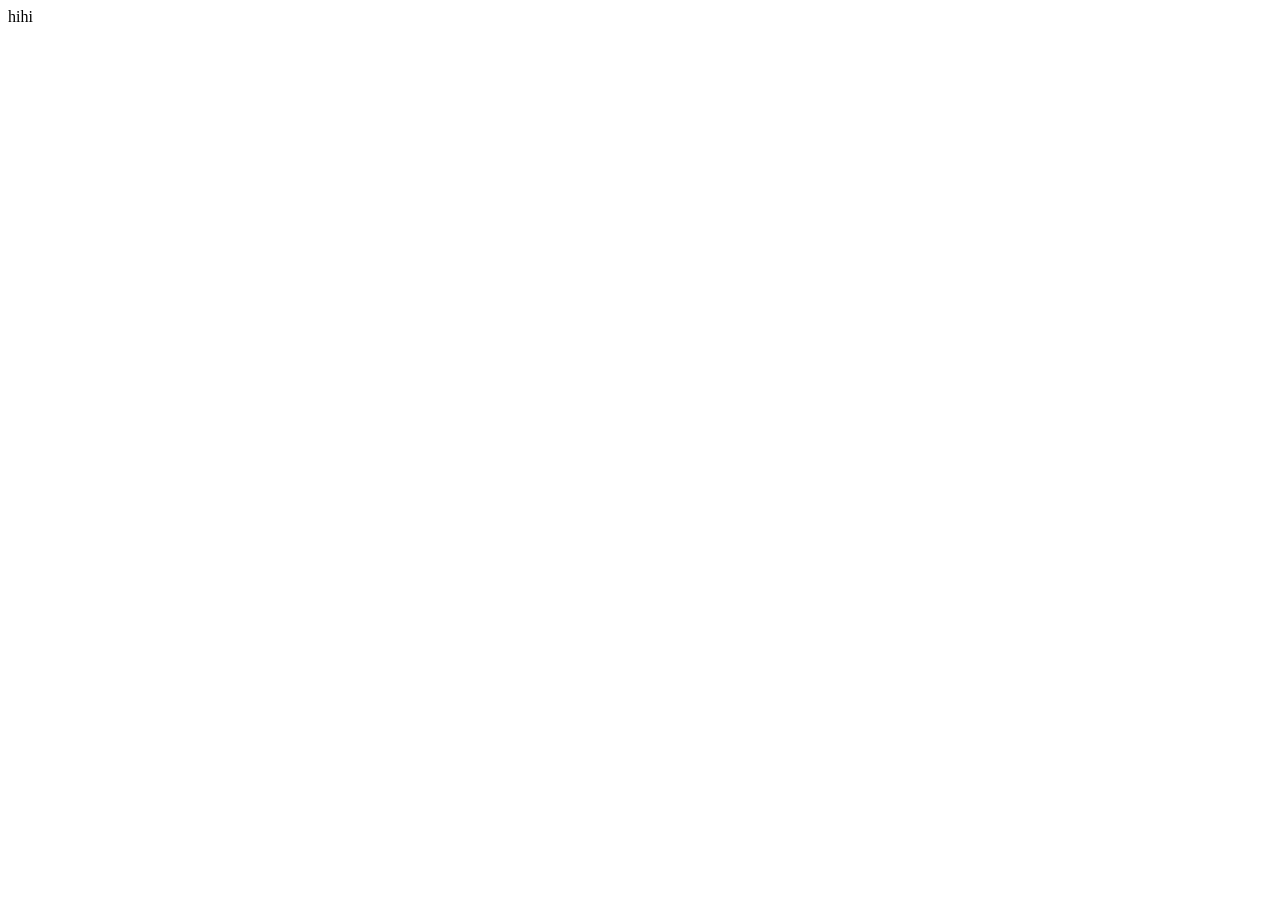
==== 1-research-project/index.html @ 5deb851e "hee" ====
<!DOCTYPE html>
<html lang="en">
<head>
    <meta charset="UTF-8">
    <meta name="viewport" content="width=device-width, initial-scale=1.0">
    <title>Document</title>
</head>
<body>
    hihi
</body>
</html>
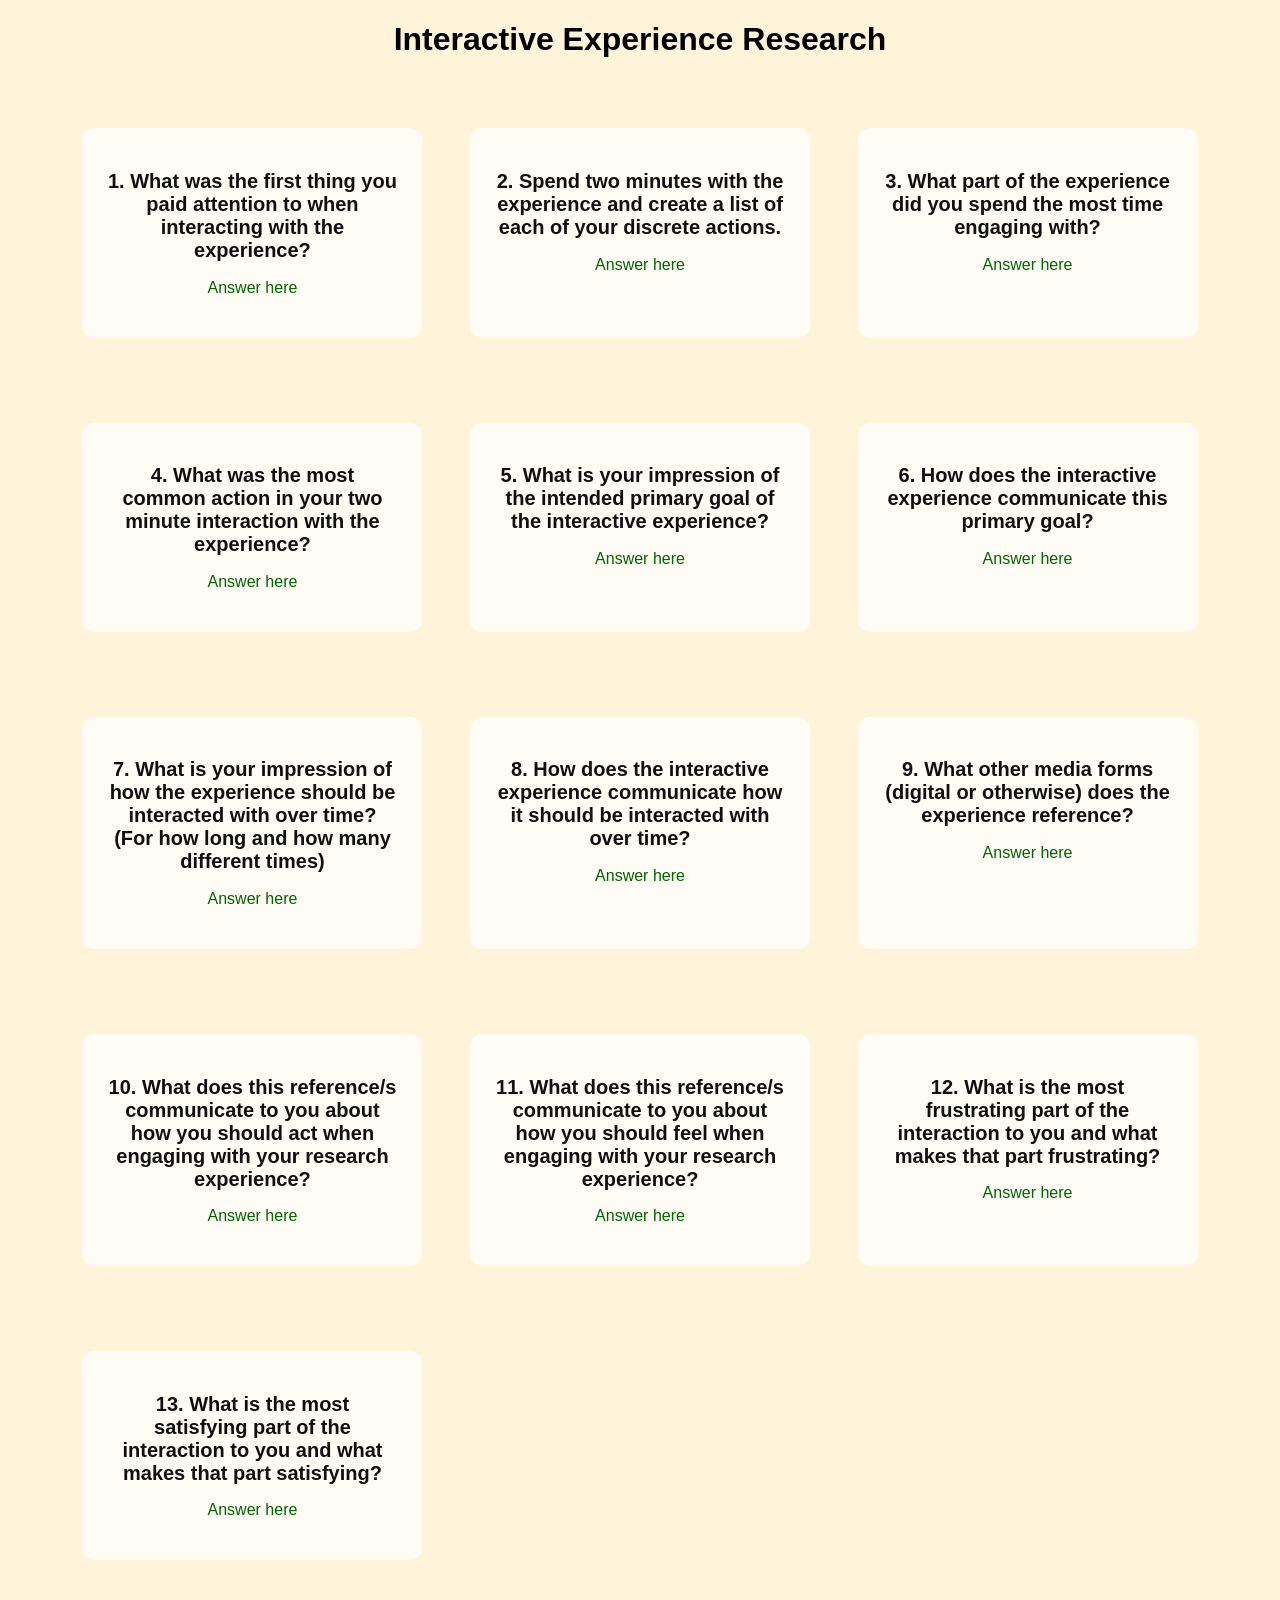
==== commit f8507f76: "11 Aug" ====
--- a/1-research-project/index.html
+++ b/1-research-project/index.html
@@ -1,11 +1,105 @@
 <!DOCTYPE html>
 <html lang="en">
 <head>
+  <link rel="stylesheet" href="style.css">
     <meta charset="UTF-8">
     <meta name="viewport" content="width=device-width, initial-scale=1.0">
-    <title>Document</title>
+    <title>Jenny_Assignment 1</title>
 </head>
 <body>
-    hihi
+  <!-- 지피티로 작성된 html코드 레이아웃을 보다 읽기 쉽게 정리하였습니다 -->
+  <h1>Interactive Experience Research</h1>
+<div class="cards">
+  <div class="card">
+    <h2 class="Question">
+       1. What was the first thing you paid attention to when interacting with the experience?
+    </h2>
+    <p class="Answer">Answer here</p>
+  </div>
+
+  <div class="card">
+    <h2 class="Question">
+        2. Spend two minutes with the experience and create a list of each of your discrete actions.
+    </h2>
+    <p class="Answer">Answer here</p>
+  </div>
+
+  <div class="card">
+    <h2 class="Question">
+        3. What part of the experience did you spend the most time engaging with?
+    </h2>
+    <p class="Answer">Answer here</p>
+  </div>
+
+  <div class="card">
+    <h2 class="Question">
+        4. What was the most common action in your two minute interaction with the experience?
+    </h2>
+    <p class="Answer">Answer here</p>
+  </div>
+
+  <div class="card">
+    <h2 class="Question">
+        5. What is your impression of the intended primary goal of the interactive experience?
+    </h2>
+    <p class="Answer">Answer here</p>
+  </div>
+
+  <div class="card">
+    <h2 class="Question">
+        6. How does the interactive experience communicate this primary goal?
+    </h2>
+    <p class="Answer">Answer here</p>
+  </div>
+
+  <div class="card">
+    <h2 class="Question">
+        7. What is your impression of how the experience should be interacted with over time? (For how long and how many different times)
+    </h2>
+    <p class="Answer">Answer here</p>
+  </div>
+
+  <div class="card">
+    <h2 class="Question">
+        8. How does the interactive experience communicate how it should be interacted with over time?
+    </h2>
+    <p class="Answer">Answer here</p>
+  </div>
+
+  <div class="card">
+    <h2 class="Question">
+        9. What other media forms (digital or otherwise) does the experience reference?
+    </h2>
+    <p class="Answer">Answer here</p>
+  </div>
+
+<div class="card">
+    <h2 class="Question">
+        10. What does this reference/s communicate to you about how you should act when engaging with your research experience?
+    </h2>
+    <p class="Answer">Answer here</p>
+  </div>
+
+<div class="card">
+    <h2 class="Question">
+        11. What does this reference/s communicate to you about how you should feel when engaging with your research experience?
+    </h2>
+    <p class="Answer">Answer here</p>
+  </div>
+
+<div class="card">
+    <h2 class="Question">
+        12. What is the most frustrating part of the interaction to you and what makes that part frustrating?
+    </h2>
+    <p class="Answer">Answer here</p>
+  </div>
+
+<div class="card">
+    <h2 class="Question">
+        13. What is the most satisfying part of the interaction to you and what makes that part satisfying?
+    </h2>
+    <p class="Answer">Answer here</p>
+  </div>
+</div>
 </body>
-</html>+</html>
--- a/1-research-project/style.css
+++ b/1-research-project/style.css
@@ -0,0 +1,17 @@
+body{text-align:center;
+    background-color:#fff3dafa; 
+    font-family:Arial, sans-serif}
+.Question{font-size: 1.25rem;color:rgb(15, 15, 16)}
+.Answer{font-size: 1rem;color:darkgreen}
+.card{border: borderWidth solid #d8d8d8;
+    border-radius:12px;
+    padding:25px;
+    margin:30px auto;
+    width:80%;
+    background:rgba(255, 255, 255, 0.735);}
+.cards {display: grid;
+    grid-template-columns: repeat(3, 1fr);
+    gap: 25px;
+    width: 90%;
+    margin: 40px auto;}
+
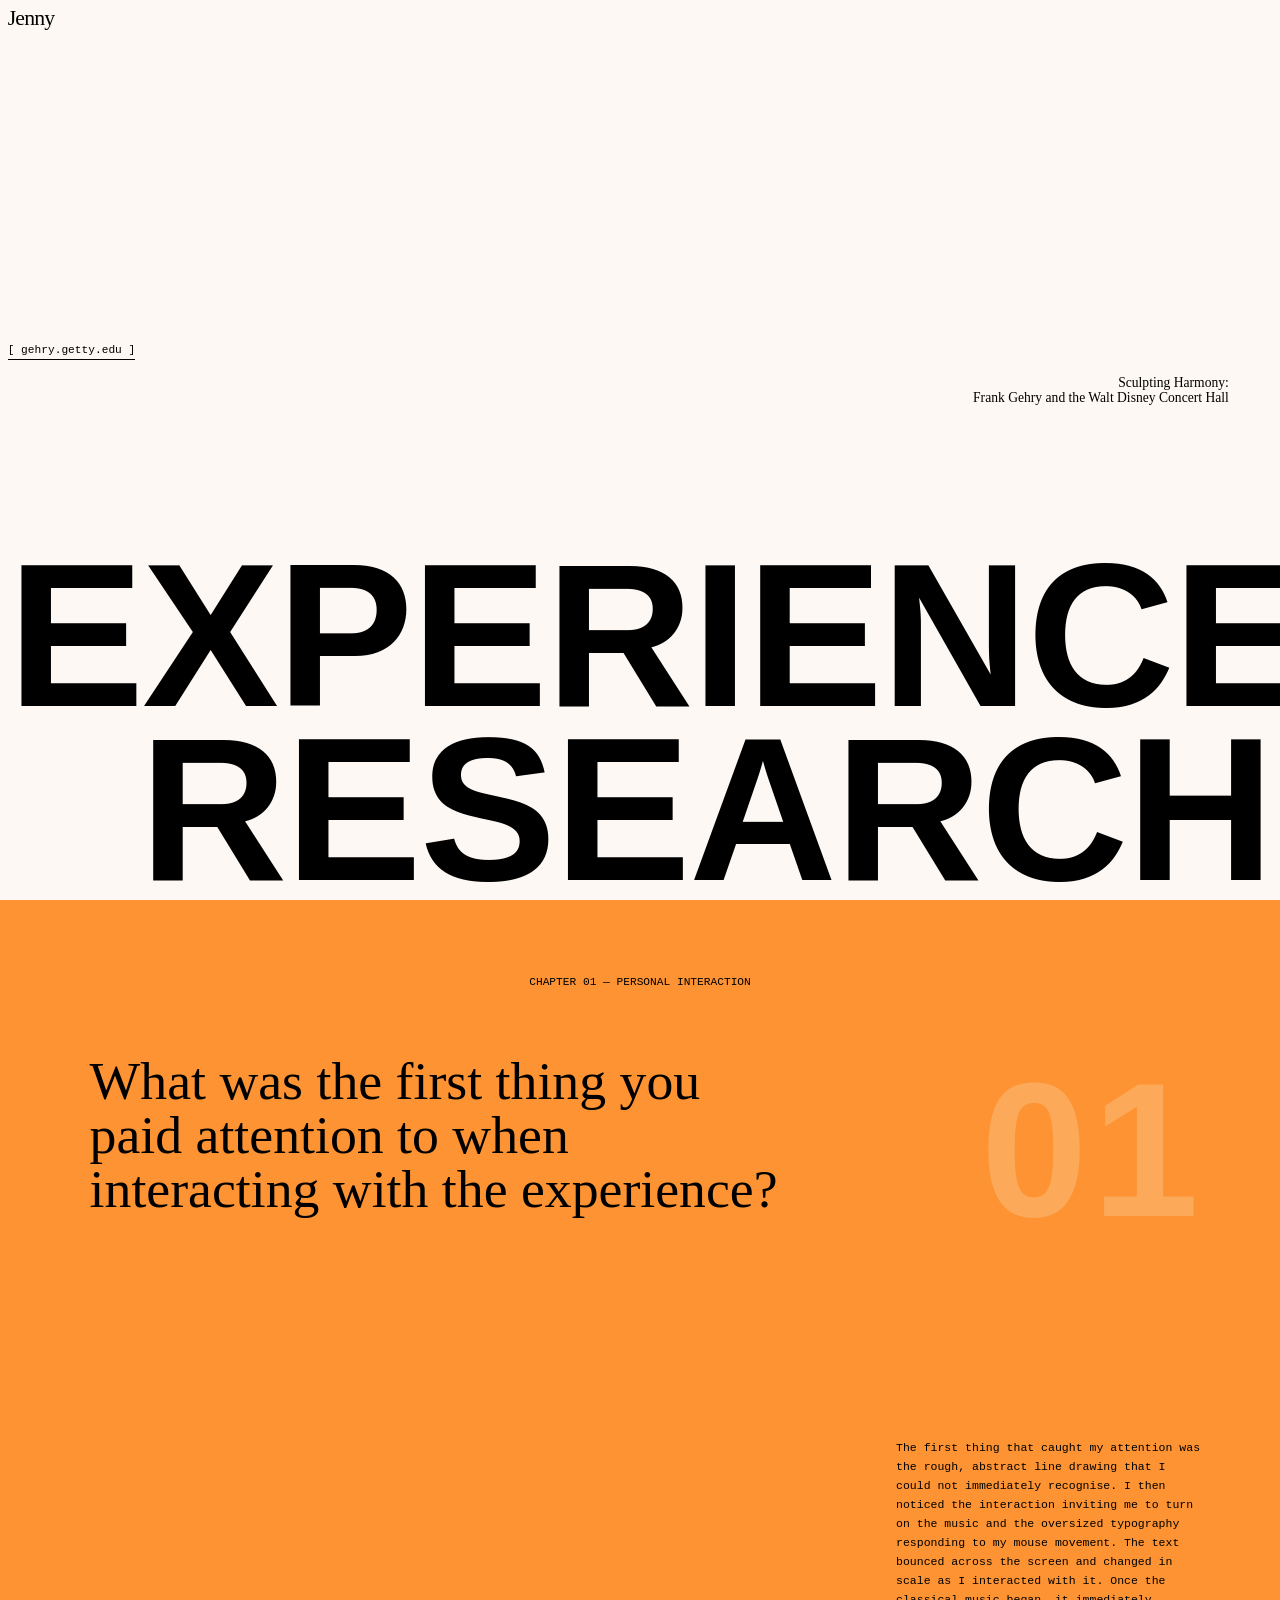
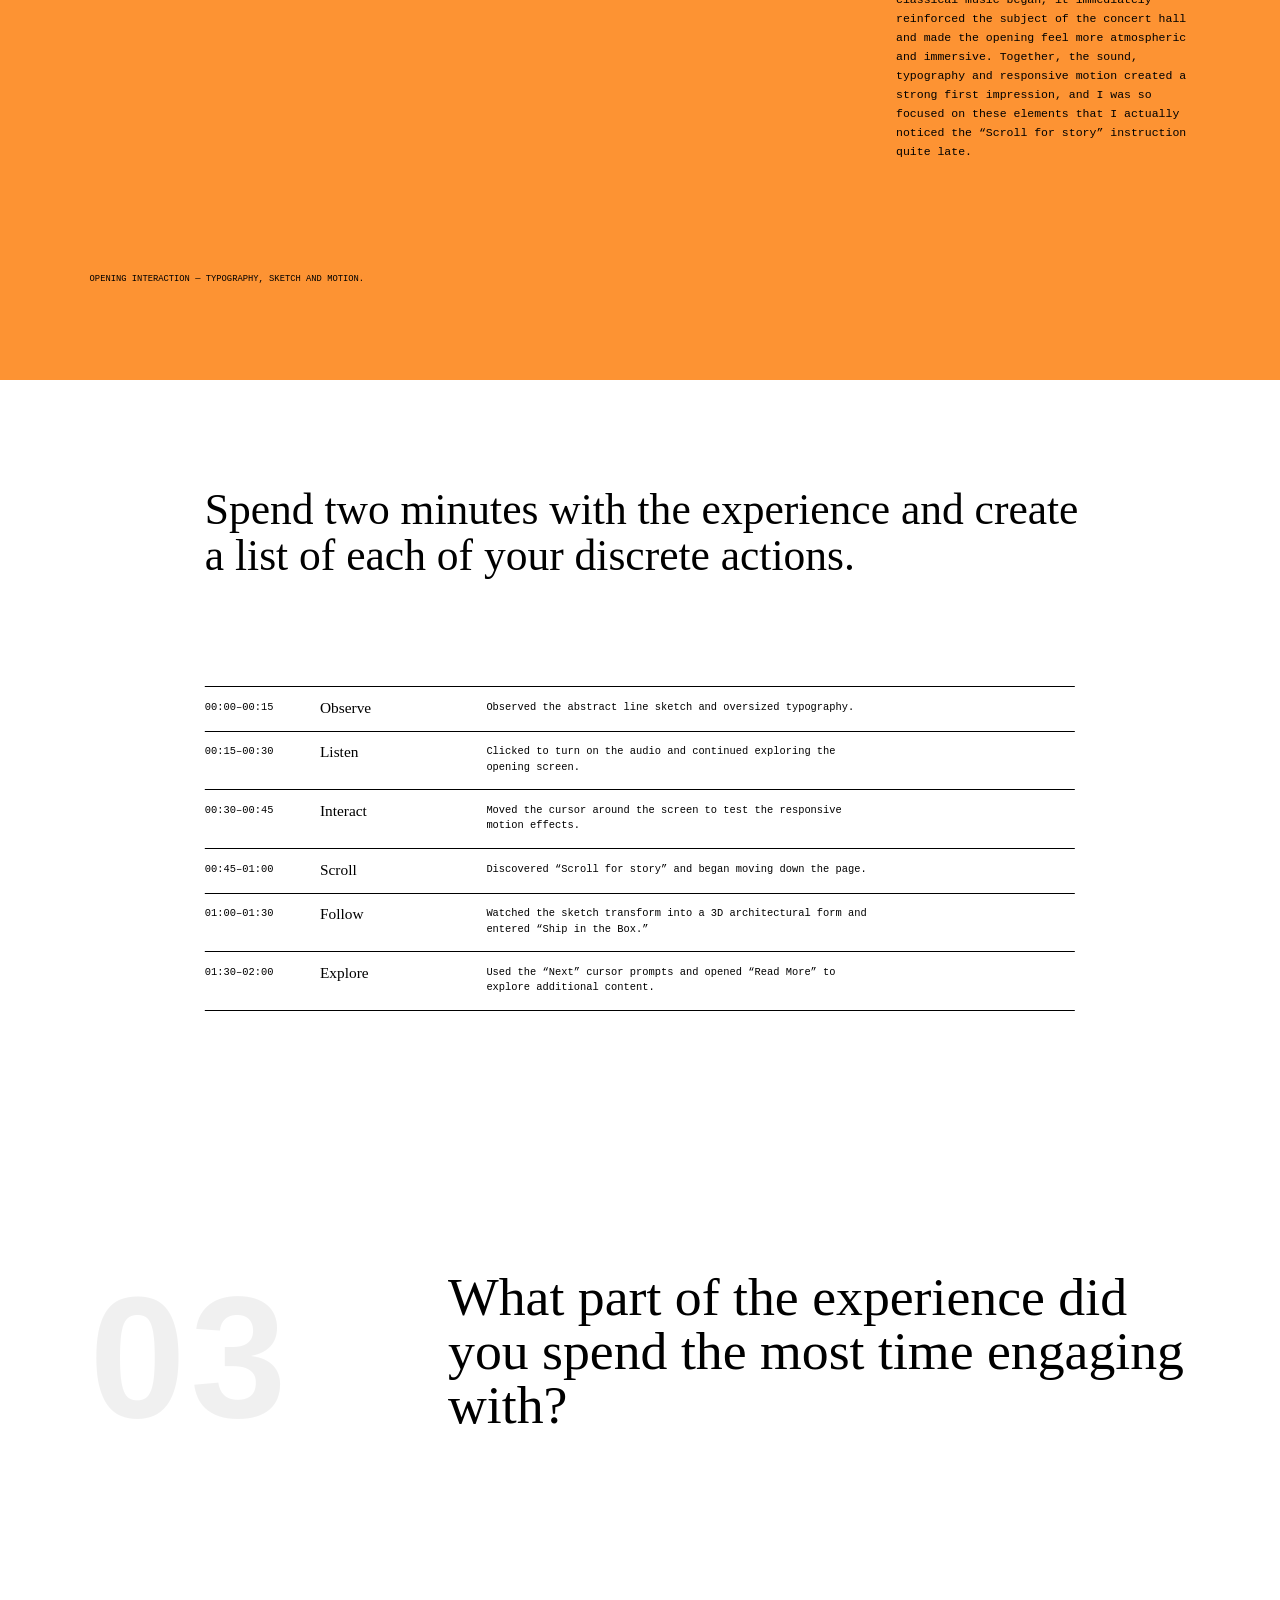
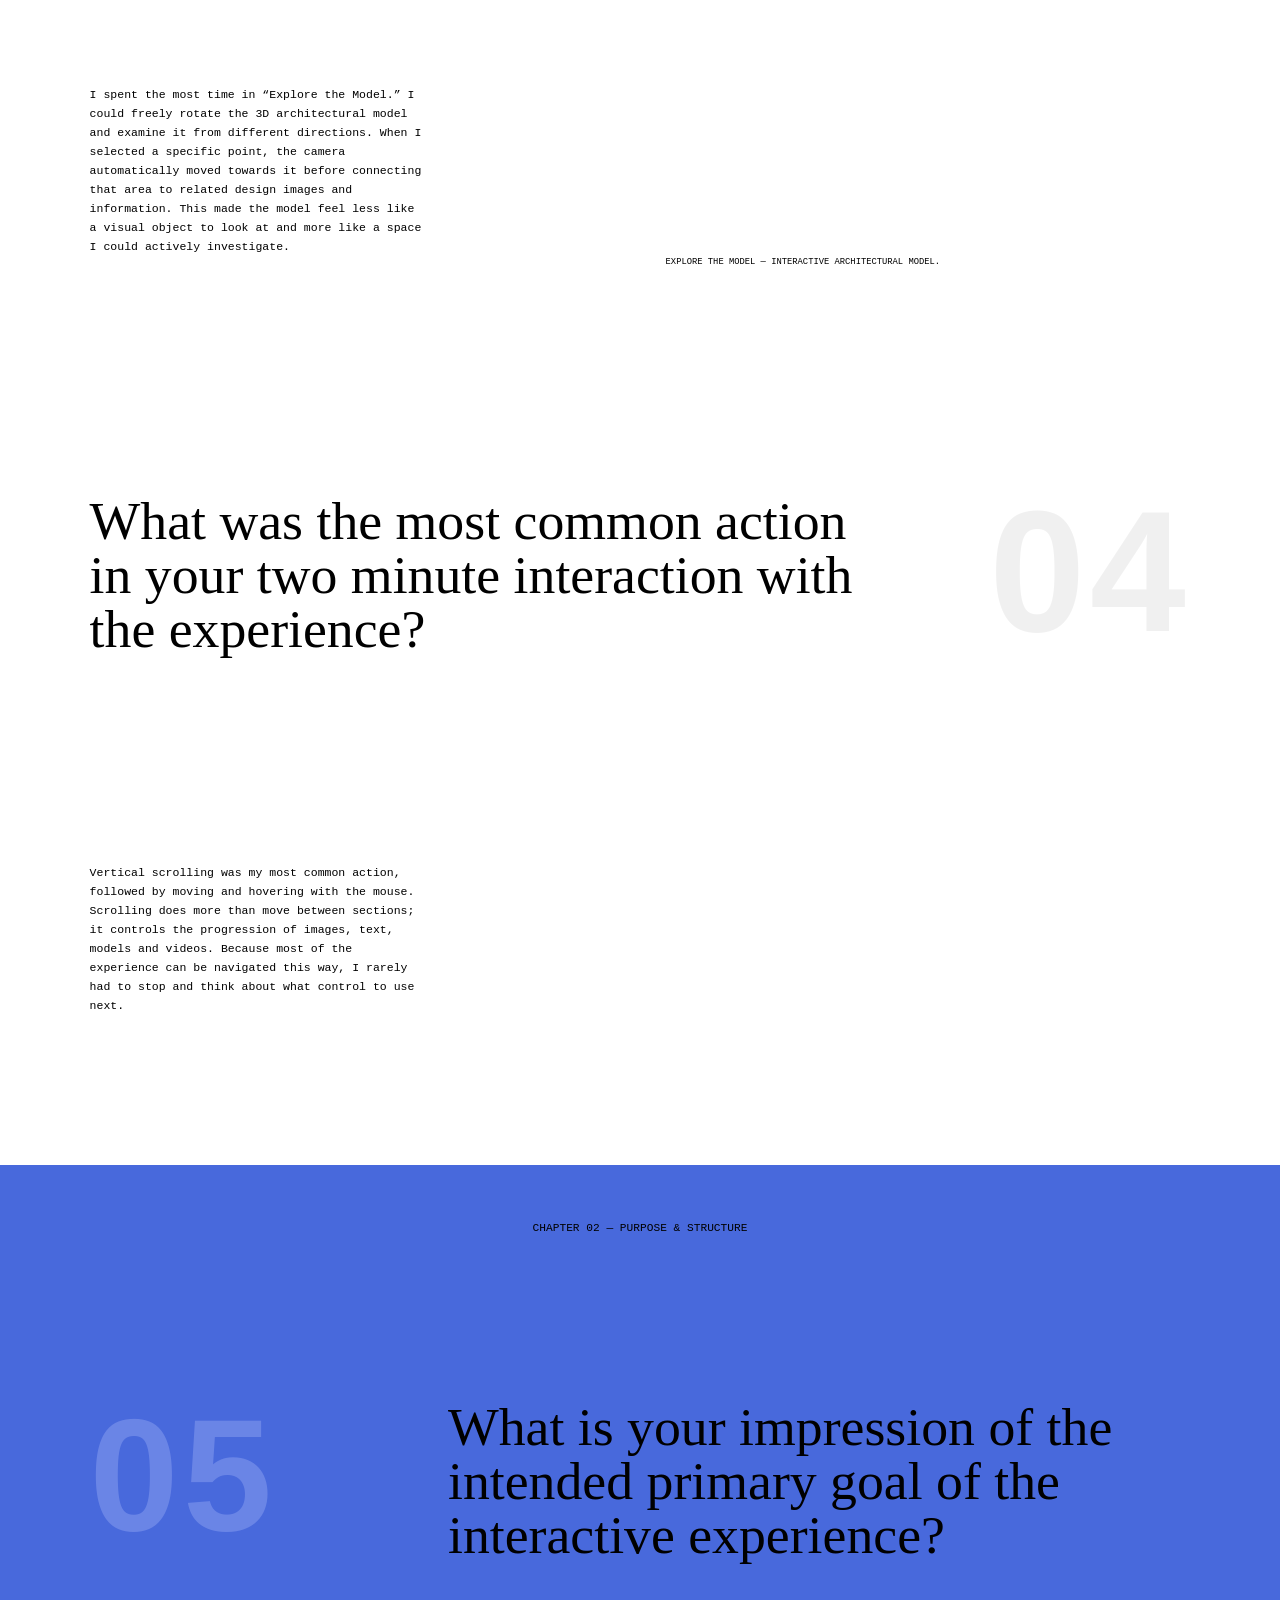
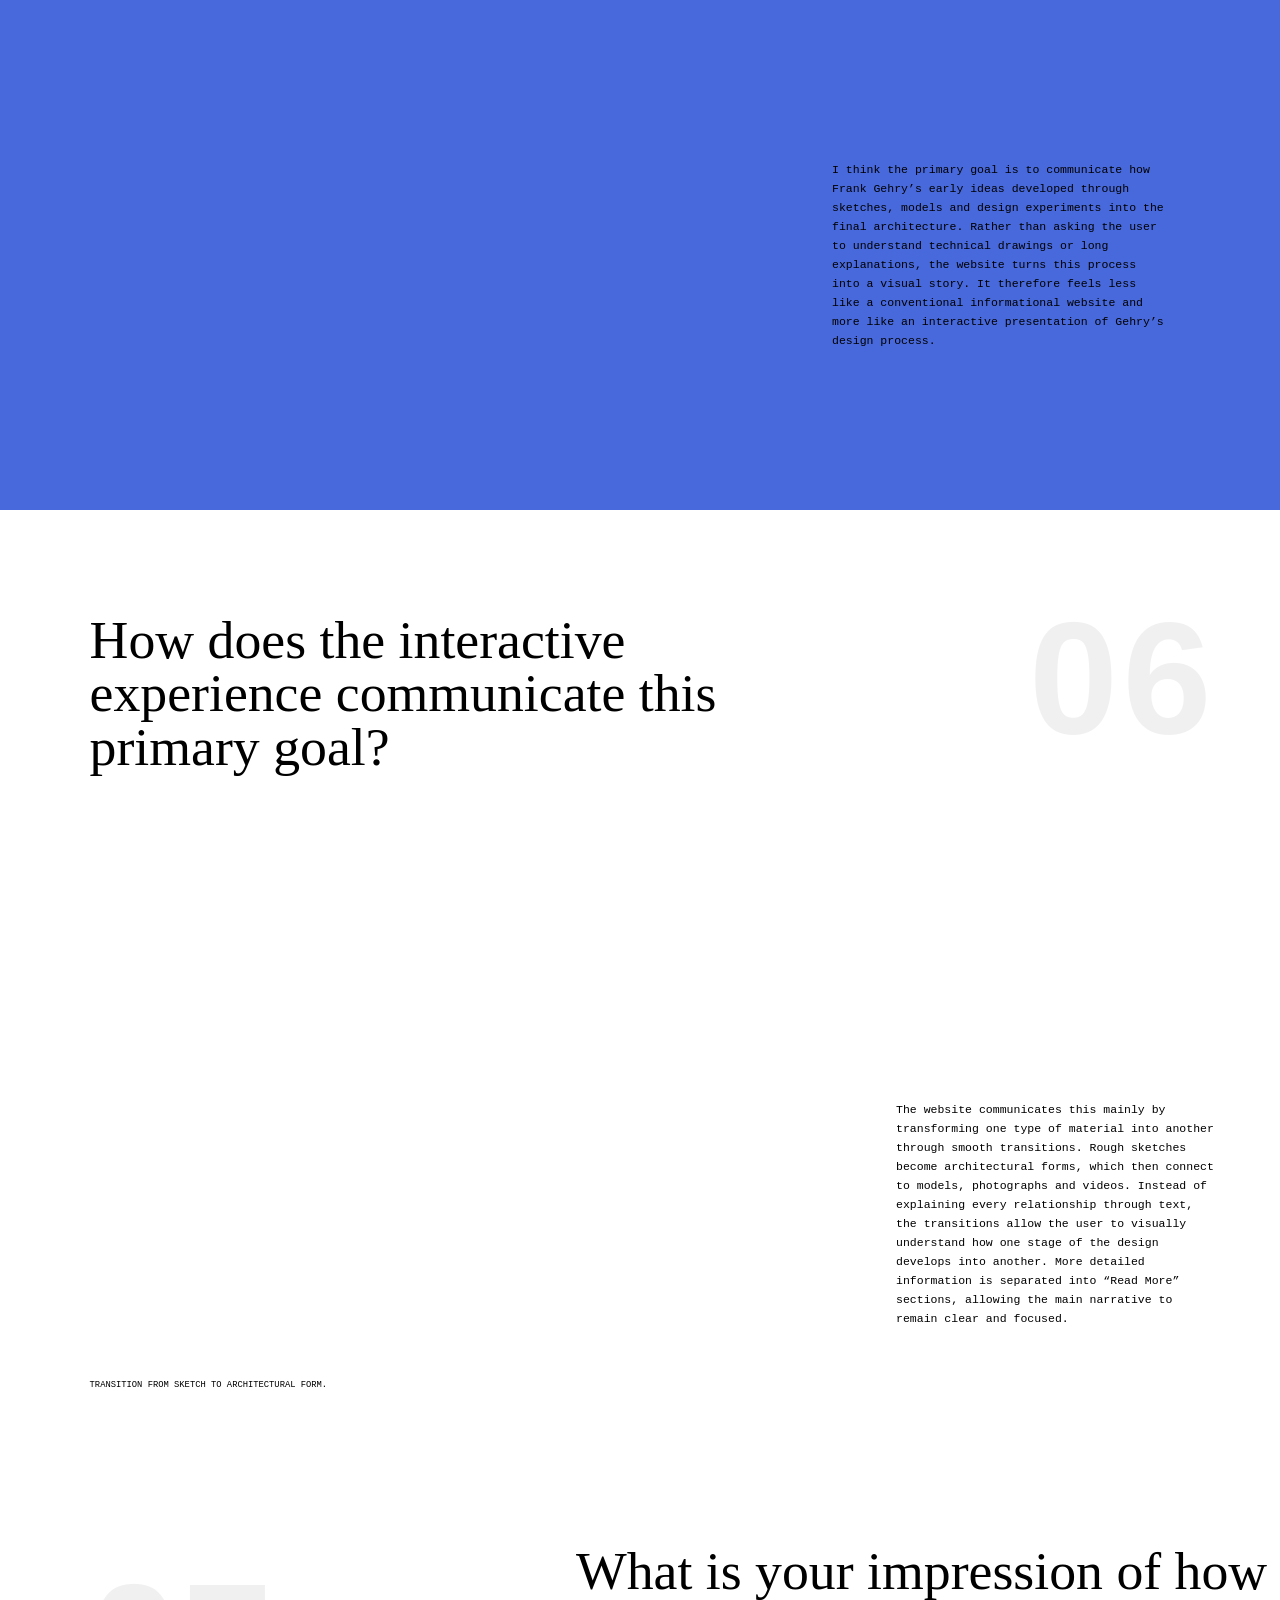
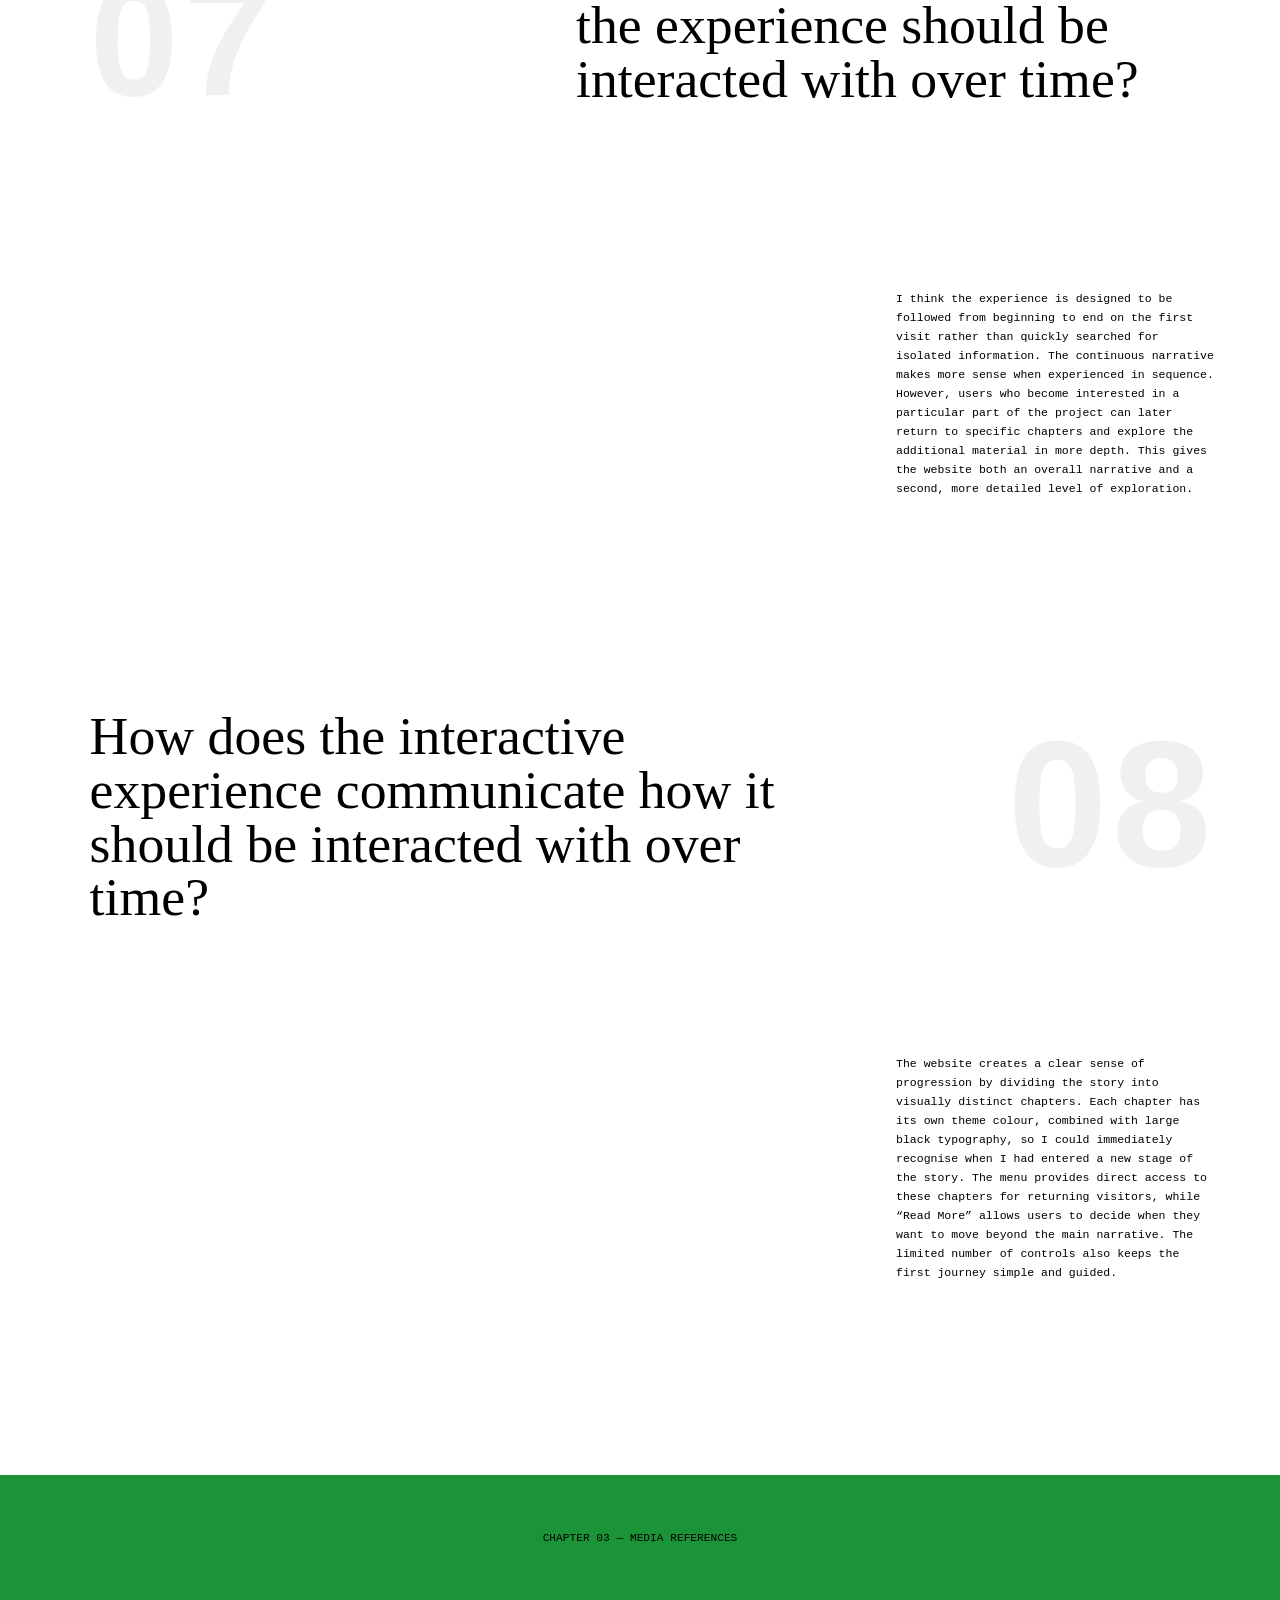
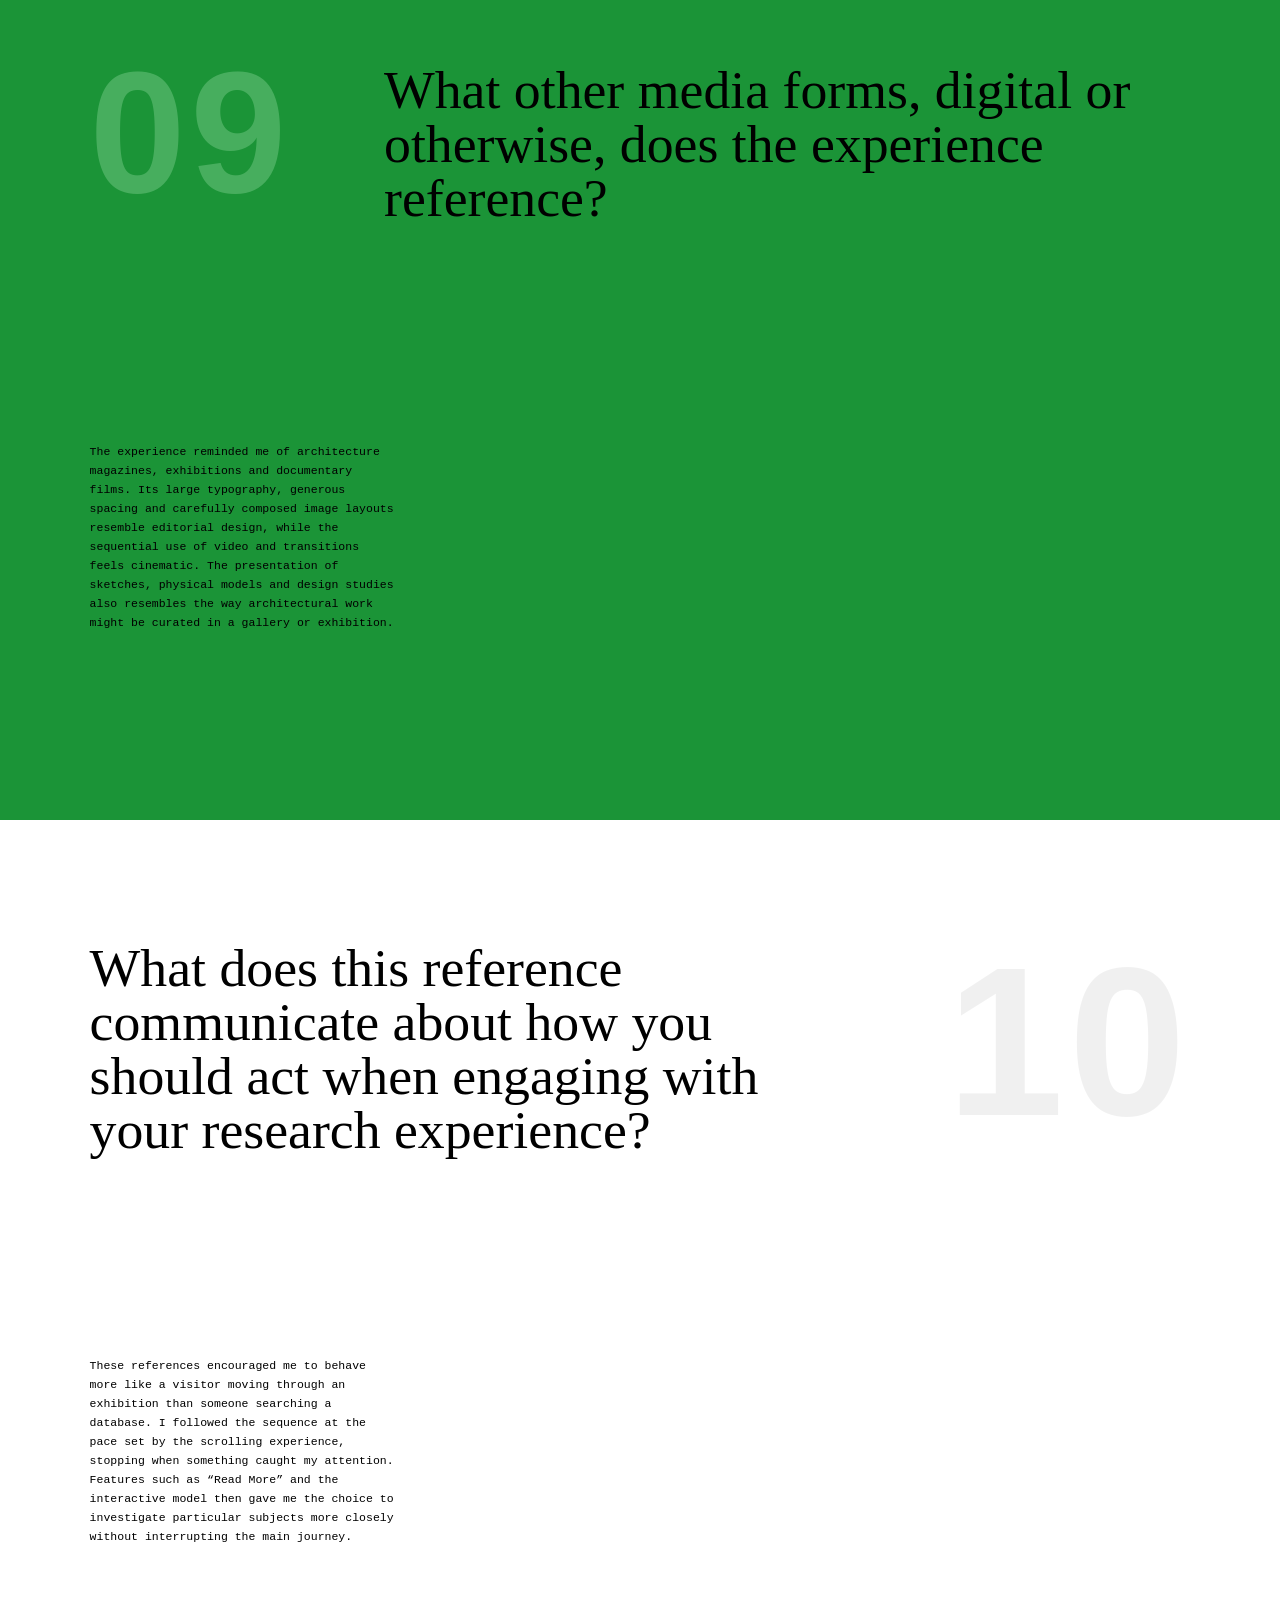
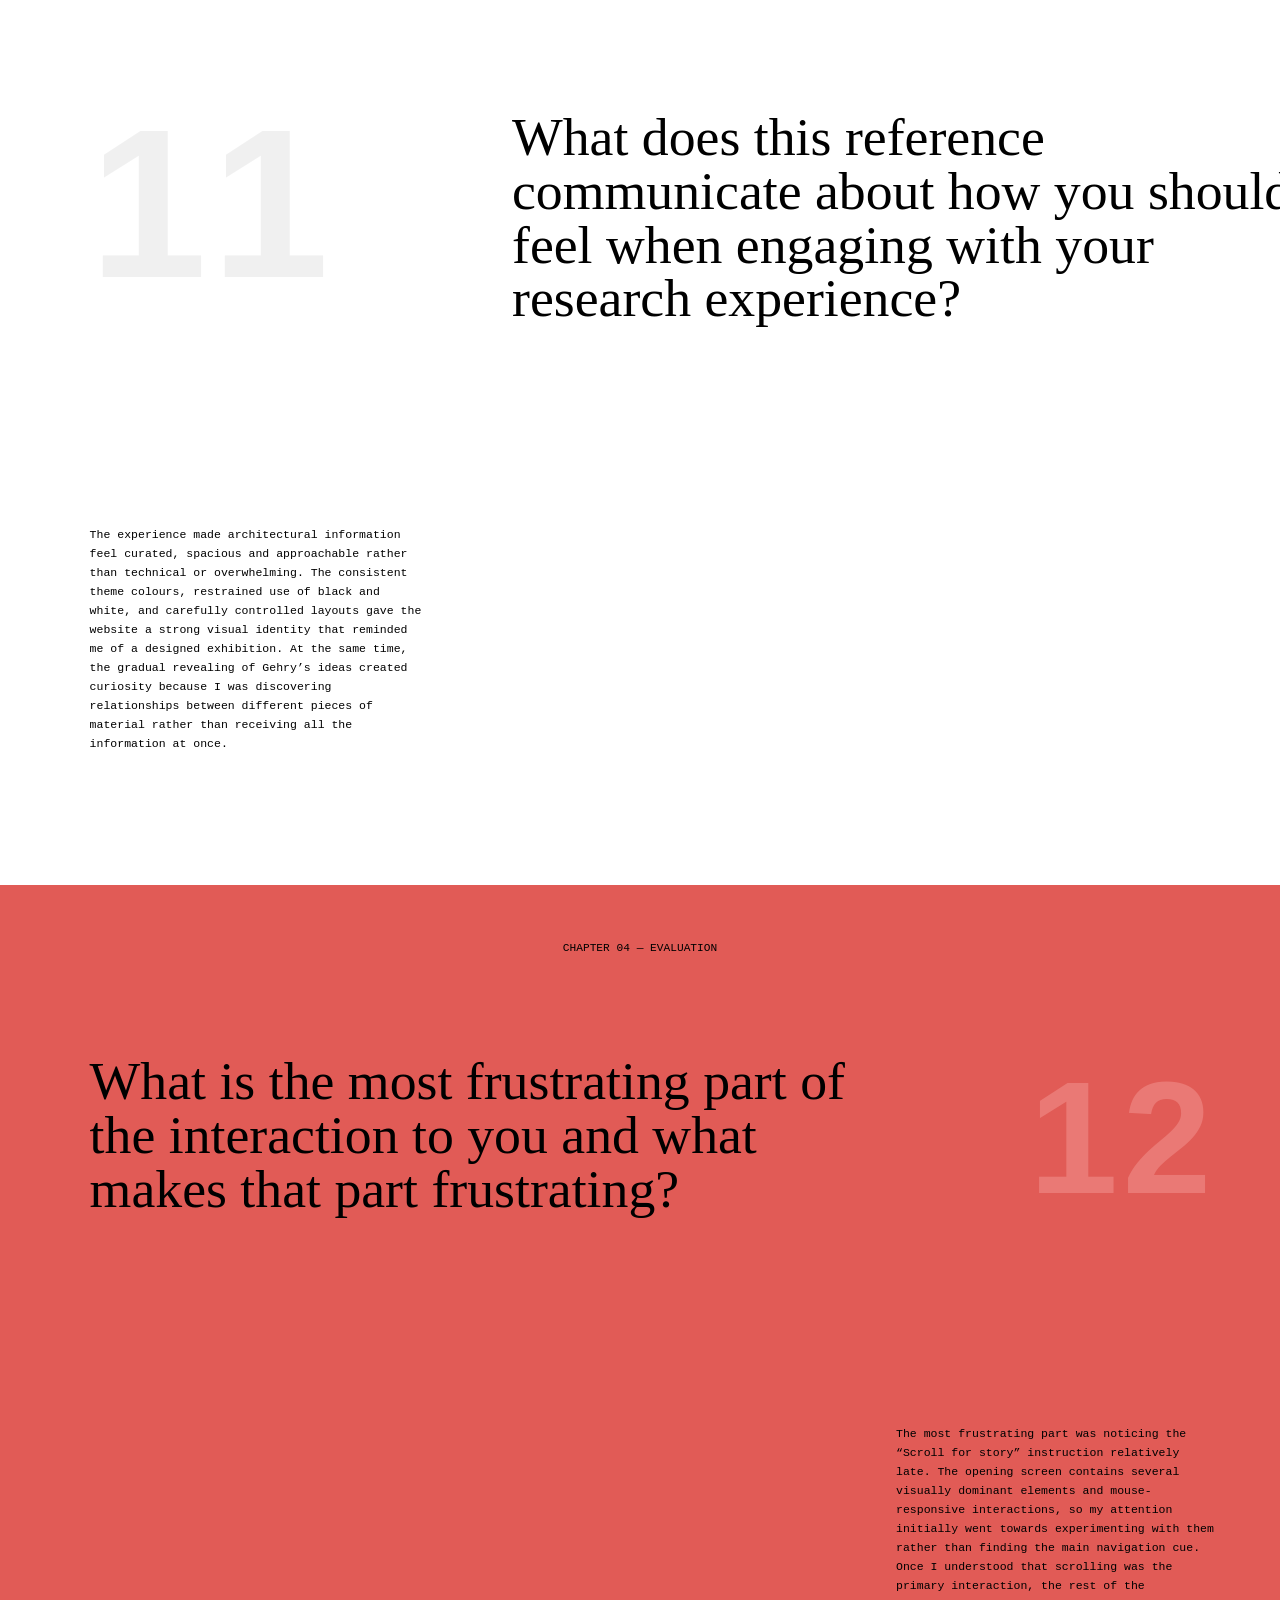
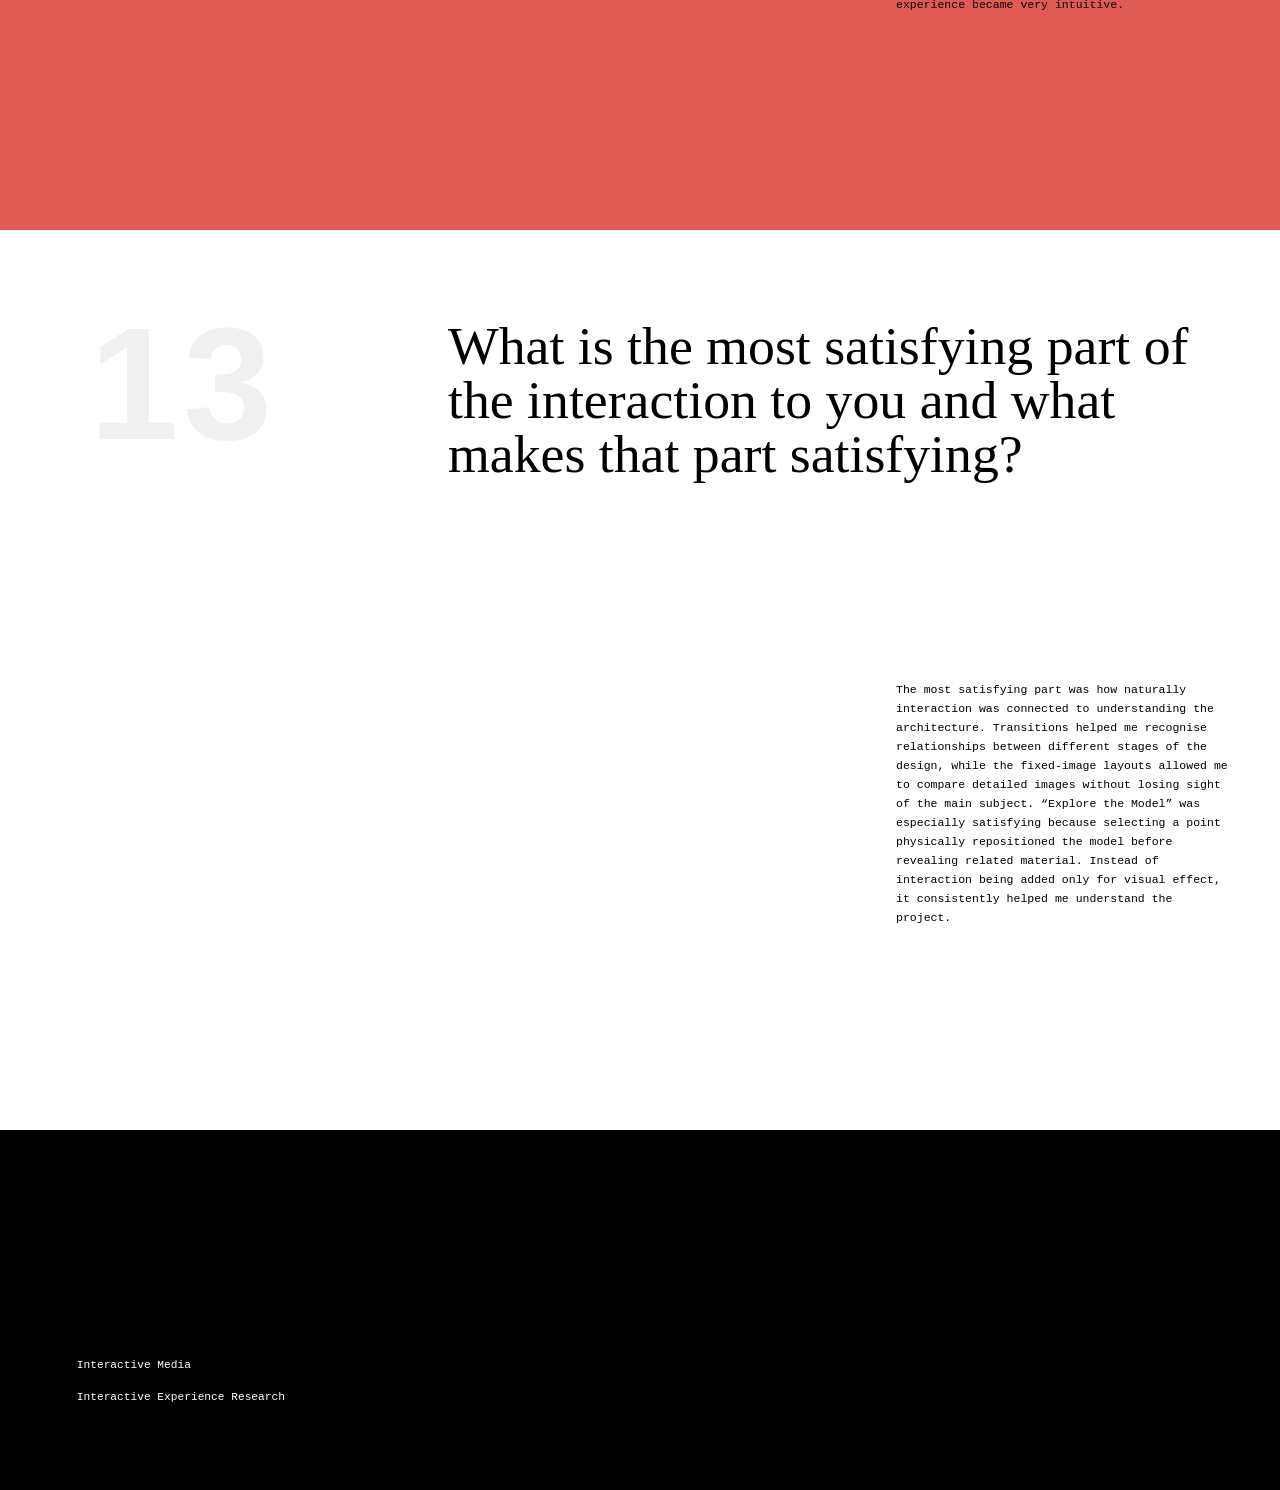
==== commit f206c187: "최신" ====
--- a/1-research-project/index.html
+++ b/1-research-project/index.html
@@ -1,105 +1,636 @@
 <!DOCTYPE html>
 <html lang="en">
+<!--
+    I used ChatGPT as a supporting tool during the coding process for this project. 
+    I wrote the basic HTML and CSS myself, and as the code became more complicated, 
+    I used ChatGPT to help organise the overall structure, fix indentation, and organise class names for different sections. 
+    I also asked how to embed my screen-recorded videos using the HTML video tag and properties such as autoplay, muted, and loop. 
+    Later, when I noticed that text and images started overlapping as I reduced the browser size, 
+    I used ChatGPT to help me understand and apply CSS clamp and media queries so the layout could respond to different screen sizes. 
+    Rather than directly using code generated by ChatGPT, I mainly used it to identify problems, organise my existing code, 
+    and make adjustments during the development process.
+-->
 <head>
-  <link rel="stylesheet" href="style.css">
     <meta charset="UTF-8">
     <meta name="viewport" content="width=device-width, initial-scale=1.0">
-    <title>Jenny_Assignment 1</title>
+
+    <title>Interactive Experience Research — Jenny</title>
+    <link rel="icon" href="favicon.ico">
+    <link rel="stylesheet" href="style.css">
 </head>
+
+
 <body>
-  <!-- 지피티로 작성된 html코드 레이아웃을 보다 읽기 쉽게 정리하였습니다 -->
-  <h1>Interactive Experience Research</h1>
-<div class="cards">
-  <div class="card">
-    <h2 class="Question">
-       1. What was the first thing you paid attention to when interacting with the experience?
-    </h2>
-    <p class="Answer">Answer here</p>
-  </div>
-
-  <div class="card">
-    <h2 class="Question">
-        2. Spend two minutes with the experience and create a list of each of your discrete actions.
-    </h2>
-    <p class="Answer">Answer here</p>
-  </div>
-
-  <div class="card">
-    <h2 class="Question">
-        3. What part of the experience did you spend the most time engaging with?
-    </h2>
-    <p class="Answer">Answer here</p>
-  </div>
-
-  <div class="card">
-    <h2 class="Question">
-        4. What was the most common action in your two minute interaction with the experience?
-    </h2>
-    <p class="Answer">Answer here</p>
-  </div>
-
-  <div class="card">
-    <h2 class="Question">
-        5. What is your impression of the intended primary goal of the interactive experience?
-    </h2>
-    <p class="Answer">Answer here</p>
-  </div>
-
-  <div class="card">
-    <h2 class="Question">
-        6. How does the interactive experience communicate this primary goal?
-    </h2>
-    <p class="Answer">Answer here</p>
-  </div>
-
-  <div class="card">
-    <h2 class="Question">
-        7. What is your impression of how the experience should be interacted with over time? (For how long and how many different times)
-    </h2>
-    <p class="Answer">Answer here</p>
-  </div>
-
-  <div class="card">
-    <h2 class="Question">
-        8. How does the interactive experience communicate how it should be interacted with over time?
-    </h2>
-    <p class="Answer">Answer here</p>
-  </div>
-
-  <div class="card">
-    <h2 class="Question">
-        9. What other media forms (digital or otherwise) does the experience reference?
-    </h2>
-    <p class="Answer">Answer here</p>
-  </div>
-
-<div class="card">
-    <h2 class="Question">
-        10. What does this reference/s communicate to you about how you should act when engaging with your research experience?
-    </h2>
-    <p class="Answer">Answer here</p>
-  </div>
-
-<div class="card">
-    <h2 class="Question">
-        11. What does this reference/s communicate to you about how you should feel when engaging with your research experience?
-    </h2>
-    <p class="Answer">Answer here</p>
-  </div>
-
-<div class="card">
-    <h2 class="Question">
-        12. What is the most frustrating part of the interaction to you and what makes that part frustrating?
-    </h2>
-    <p class="Answer">Answer here</p>
-  </div>
-
-<div class="card">
-    <h2 class="Question">
-        13. What is the most satisfying part of the interaction to you and what makes that part satisfying?
-    </h2>
-    <p class="Answer">Answer here</p>
-  </div>
-</div>
+
+    <!-- top page -->
+    <header class="page-header">
+
+        <p class="my-name">Jenny</p>
+
+        <a class="website-link"
+            href="https://gehry.getty.edu"
+            target="_blank"
+            rel="noopener noreferrer">
+            [ gehry.getty.edu ]
+        </a>
+
+        <p class="website-name">
+            Sculpting Harmony:<br>
+            Frank Gehry and the Walt Disney Concert Hall
+        </p>
+
+        <h1>
+            <span>Experience</span>
+            <span class="title-second-line">Research</span>
+        </h1>
+
+    </header>
+
+
+
+    <main>
+
+        <!-- 01 -->
+        <section class="research-section chapter-start orange question-01">
+
+            <p class="chapter-label">
+                Chapter 01 — Personal Interaction
+            </p>
+
+            <p class="question-number">01</p>
+
+            <div class="qa-layout">
+
+                <div class="question-box">
+
+                    <h2 class="Question">
+                        What was the first thing you paid attention to when interacting with the experience?
+                    </h2>
+
+                </div>
+
+
+                <div class="answer-box">
+
+                    <p class="Answer">
+                        The first thing that caught my attention was the rough, abstract line drawing that I could not immediately recognise. I then noticed the interaction inviting me to turn on the music and the oversized typography responding to my mouse movement. The text bounced across the screen and changed in scale as I interacted with it. Once the classical music began, it immediately reinforced the subject of the concert hall and made the opening feel more atmospheric and immersive. Together, the sound, typography and responsive motion created a strong first impression, and I was so focused on these elements that I actually noticed the “Scroll for story” instruction quite late.
+                    </p>
+
+                </div>
+
+
+                <!-- screen recording -->
+                <figure class="media-box">
+
+                    <video class="research-media"
+                        autoplay
+                        muted
+                        loop
+                        playsinline>
+
+                        <source src="image_video_source/Opening video.mp4"
+                            type="video/mp4">
+
+                        Your browser does not support this video.
+
+                    </video>
+
+                    <figcaption>
+                        Opening interaction — typography, sketch and motion.
+                    </figcaption>
+
+                </figure>
+
+            </div>
+
+        </section>
+
+
+
+        <!-- 02 -->
+        <section class="research-section white question-02">
+
+            <div class="qa-layout">
+
+                <div class="question-box">
+
+                    <h2 class="Question">
+                        Spend two minutes with the experience and create a list of each of your discrete actions.
+                    </h2>
+
+                </div>
+
+
+                <div class="answer-box timeline-answer">
+
+                    <div class="action-log">
+
+                        <div class="action-row">
+
+                            <p class="action-number">
+                                00:00–00:15
+                            </p>
+
+                            <h3 class="action-title">
+                                Observe
+                            </h3>
+
+                            <p class="action-description">
+                                Observed the abstract line sketch and oversized typography.
+                            </p>
+
+                        </div>
+
+
+                        <div class="action-row">
+
+                            <p class="action-number">
+                                00:15–00:30
+                            </p>
+
+                            <h3 class="action-title">
+                                Listen
+                            </h3>
+
+                            <p class="action-description">
+                                Clicked to turn on the audio and continued exploring the opening screen.
+                            </p>
+
+                        </div>
+
+
+                        <div class="action-row">
+
+                            <p class="action-number">
+                                00:30–00:45
+                            </p>
+
+                            <h3 class="action-title">
+                                Interact
+                            </h3>
+
+                            <p class="action-description">
+                                Moved the cursor around the screen to test the responsive motion effects.
+                            </p>
+
+                        </div>
+
+
+                        <div class="action-row">
+
+                            <p class="action-number">
+                                00:45–01:00
+                            </p>
+
+                            <h3 class="action-title">
+                                Scroll
+                            </h3>
+
+                            <p class="action-description">
+                                Discovered “Scroll for story” and began moving down the page.
+                            </p>
+
+                        </div>
+
+
+                        <div class="action-row">
+
+                            <p class="action-number">
+                                01:00–01:30
+                            </p>
+
+                            <h3 class="action-title">
+                                Follow
+                            </h3>
+
+                            <p class="action-description">
+                                Watched the sketch transform into a 3D architectural form and entered “Ship in the Box.”
+                            </p>
+
+                        </div>
+
+
+                        <div class="action-row">
+
+                            <p class="action-number">
+                                01:30–02:00
+                            </p>
+
+                            <h3 class="action-title">
+                                Explore
+                            </h3>
+
+                            <p class="action-description">
+                                Used the “Next” cursor prompts and opened “Read More” to explore additional content.
+                            </p>
+
+                        </div>
+
+                    </div>
+
+                </div>
+
+            </div>
+
+        </section>
+
+
+
+        <!-- 03 -->
+        <section class="research-section white question-03">
+
+            <p class="question-number">03</p>
+
+            <div class="qa-layout">
+
+                <div class="question-box">
+
+                    <h2 class="Question">
+                        What part of the experience did you spend the most time engaging with?
+                    </h2>
+
+                </div>
+
+
+                <div class="answer-box">
+
+                    <p class="Answer">
+                        I spent the most time in “Explore the Model.” I could freely rotate the 3D architectural model and examine it from different directions. When I selected a specific point, the camera automatically moved towards it before connecting that area to related design images and information. This made the model feel less like a visual object to look at and more like a space I could actively investigate.
+                    </p>
+
+                </div>
+
+
+                <figure class="media-box">
+
+                    <video class="research-media"
+                        autoplay
+                        muted
+                        loop
+                        playsinline>
+
+                        <source src="image_video_source/Explore Model Video.mp4"
+                            type="video/mp4">
+
+                        Your browser does not support this video.
+
+                    </video>
+
+                    <figcaption>
+                        Explore the Model — interactive architectural model.
+                    </figcaption>
+
+                </figure>
+
+            </div>
+
+        </section>
+
+
+
+        <!-- 04 -->
+        <section class="research-section white question-04">
+
+            <p class="question-number">04</p>
+
+            <div class="qa-layout">
+
+                <div class="question-box">
+
+                    <h2 class="Question">
+                        What was the most common action in your two minute interaction with the experience?
+                    </h2>
+
+                </div>
+
+
+                <div class="answer-box">
+
+                    <p class="Answer">
+                        Vertical scrolling was my most common action, followed by moving and hovering with the mouse. Scrolling does more than move between sections; it controls the progression of images, text, models and videos. Because most of the experience can be navigated this way, I rarely had to stop and think about what control to use next.
+                    </p>
+
+                </div>
+
+            </div>
+
+        </section>
+
+
+
+        <!-- chapter 2 / 05 -->
+        <section class="research-section chapter-start blue question-05">
+
+            <p class="chapter-label">
+                Chapter 02 — Purpose & Structure
+            </p>
+
+            <p class="question-number">05</p>
+
+            <div class="qa-layout">
+
+                <div class="question-box">
+
+                    <h2 class="Question">
+                        What is your impression of the intended primary goal of the interactive experience?
+                    </h2>
+
+                </div>
+
+
+                <div class="answer-box">
+
+                    <p class="Answer">
+                        I think the primary goal is to communicate how Frank Gehry’s early ideas developed through sketches, models and design experiments into the final architecture. Rather than asking the user to understand technical drawings or long explanations, the website turns this process into a visual story. It therefore feels less like a conventional informational website and more like an interactive presentation of Gehry’s design process.
+                    </p>
+
+                </div>
+
+            </div>
+
+        </section>
+
+
+
+        <!-- 06 -->
+        <section class="research-section white question-06">
+
+            <p class="question-number">06</p>
+
+            <div class="qa-layout">
+
+                <div class="question-box">
+
+                    <h2 class="Question">
+                        How does the interactive experience communicate this primary goal?
+                    </h2>
+
+                </div>
+
+
+                <div class="answer-box">
+
+                    <p class="Answer">
+                        The website communicates this mainly by transforming one type of material into another through smooth transitions. Rough sketches become architectural forms, which then connect to models, photographs and videos. Instead of explaining every relationship through text, the transitions allow the user to visually understand how one stage of the design develops into another. More detailed information is separated into “Read More” sections, allowing the main narrative to remain clear and focused.
+                    </p>
+
+                </div>
+
+
+                <figure class="media-box">
+
+                    <video class="research-media"
+                        autoplay
+                        muted
+                        loop
+                        playsinline>
+
+                        <source src="image_video_source/Transition video.mp4"
+                            type="video/mp4">
+
+                        Your browser does not support this video.
+
+                    </video>
+
+                    <figcaption>
+                        Transition from sketch to architectural form.
+                    </figcaption>
+
+                </figure>
+
+            </div>
+
+        </section>
+
+
+
+        <!-- 07 -->
+        <section class="research-section white question-07">
+
+            <p class="question-number">07</p>
+
+            <div class="qa-layout">
+
+                <div class="question-box">
+
+                    <h2 class="Question">
+                        What is your impression of how the experience should be interacted with over time?
+                    </h2>
+
+                </div>
+
+
+                <div class="answer-box">
+
+                    <p class="Answer">
+                        I think the experience is designed to be followed from beginning to end on the first visit rather than quickly searched for isolated information. The continuous narrative makes more sense when experienced in sequence. However, users who become interested in a particular part of the project can later return to specific chapters and explore the additional material in more depth. This gives the website both an overall narrative and a second, more detailed level of exploration.
+                    </p>
+
+                </div>
+
+            </div>
+
+        </section>
+
+
+
+        <!-- 08 -->
+        <section class="research-section white question-08">
+
+            <p class="question-number">08</p>
+
+            <div class="qa-layout">
+
+                <div class="question-box">
+
+                    <h2 class="Question">
+                        How does the interactive experience communicate how it should be interacted with over time?
+                    </h2>
+
+                </div>
+
+
+                <div class="answer-box">
+
+                    <p class="Answer">
+                        The website creates a clear sense of progression by dividing the story into visually distinct chapters. Each chapter has its own theme colour, combined with large black typography, so I could immediately recognise when I had entered a new stage of the story. The menu provides direct access to these chapters for returning visitors, while “Read More” allows users to decide when they want to move beyond the main narrative. The limited number of controls also keeps the first journey simple and guided.
+                    </p>
+
+                </div>
+
+            </div>
+
+        </section>
+
+
+
+        <!-- chapter 3 / 09 -->
+        <section class="research-section chapter-start green question-09">
+
+            <p class="chapter-label">
+                Chapter 03 — Media References
+            </p>
+
+            <p class="question-number">09</p>
+
+            <div class="qa-layout">
+
+                <div class="question-box">
+
+                    <h2 class="Question">
+                        What other media forms, digital or otherwise, does the experience reference?
+                    </h2>
+
+                </div>
+
+
+                <div class="answer-box">
+
+                    <p class="Answer">
+                        The experience reminded me of architecture magazines, exhibitions and documentary films. Its large typography, generous spacing and carefully composed image layouts resemble editorial design, while the sequential use of video and transitions feels cinematic. The presentation of sketches, physical models and design studies also resembles the way architectural work might be curated in a gallery or exhibition.
+                    </p>
+
+                </div>
+
+            </div>
+
+        </section>
+
+
+
+        <!-- 10 -->
+        <section class="research-section white question-10">
+
+            <p class="question-number">10</p>
+
+            <div class="qa-layout">
+
+                <div class="question-box">
+
+                    <h2 class="Question">
+                        What does this reference communicate about how you should act when engaging with your research experience?
+                    </h2>
+
+                </div>
+
+
+                <div class="answer-box">
+
+                    <p class="Answer">
+                        These references encouraged me to behave more like a visitor moving through an exhibition than someone searching a database. I followed the sequence at the pace set by the scrolling experience, stopping when something caught my attention. Features such as “Read More” and the interactive model then gave me the choice to investigate particular subjects more closely without interrupting the main journey.
+                    </p>
+
+                </div>
+
+            </div>
+
+        </section>
+
+
+
+        <!-- 11 -->
+        <section class="research-section white question-11">
+
+            <p class="question-number">11</p>
+
+            <div class="qa-layout">
+
+                <div class="question-box">
+
+                    <h2 class="Question">
+                        What does this reference communicate about how you should feel when engaging with your research experience?
+                    </h2>
+
+                </div>
+
+
+                <div class="answer-box">
+
+                    <p class="Answer">
+                        The experience made architectural information feel curated, spacious and approachable rather than technical or overwhelming. The consistent theme colours, restrained use of black and white, and carefully controlled layouts gave the website a strong visual identity that reminded me of a designed exhibition. At the same time, the gradual revealing of Gehry’s ideas created curiosity because I was discovering relationships between different pieces of material rather than receiving all the information at once.
+                    </p>
+
+                </div>
+
+            </div>
+
+        </section>
+
+
+
+        <!-- chapter 4 / 12 -->
+        <section class="research-section chapter-start red question-12">
+
+            <p class="chapter-label">
+                Chapter 04 — Evaluation
+            </p>
+
+            <p class="question-number">12</p>
+
+            <div class="qa-layout">
+
+                <div class="question-box">
+
+                    <h2 class="Question">
+                        What is the most frustrating part of the interaction to you and what makes that part frustrating?
+                    </h2>
+
+                </div>
+
+
+                <div class="answer-box">
+
+                    <p class="Answer">
+                        The most frustrating part was noticing the “Scroll for story” instruction relatively late. The opening screen contains several visually dominant elements and mouse-responsive interactions, so my attention initially went towards experimenting with them rather than finding the main navigation cue. Once I understood that scrolling was the primary interaction, the rest of the experience became very intuitive.
+                    </p>
+
+                </div>
+
+            </div>
+
+        </section>
+
+
+
+        <!-- 13 -->
+        <section class="research-section white question-13">
+
+            <p class="question-number">13</p>
+
+            <div class="qa-layout">
+
+                <div class="question-box">
+
+                    <h2 class="Question">
+                        What is the most satisfying part of the interaction to you and what makes that part satisfying?
+                    </h2>
+
+                </div>
+
+
+                <div class="answer-box">
+
+                    <p class="Answer">
+                        The most satisfying part was how naturally interaction was connected to understanding the architecture. Transitions helped me recognise relationships between different stages of the design, while the fixed-image layouts allowed me to compare detailed images without losing sight of the main subject. “Explore the Model” was especially satisfying because selecting a point physically repositioned the model before revealing related material. Instead of interaction being added only for visual effect, it consistently helped me understand the project.
+                    </p>
+
+                </div>
+
+            </div>
+
+        </section>
+
+    </main>
+
+
+
+    <footer class="page-footer">
+
+        <p>Interactive Media</p>
+        <p>Interactive Experience Research</p>
+
+    </footer>
+
+
 </body>
-</html>
+</html>
--- a/1-research-project/style.css
+++ b/1-research-project/style.css
@@ -1,17 +1,1309 @@
-body{text-align:center;
-    background-color:#fff3dafa; 
-    font-family:Arial, sans-serif}
-.Question{font-size: 1.25rem;color:rgb(15, 15, 16)}
-.Answer{font-size: 1rem;color:darkgreen}
-.card{border: borderWidth solid #d8d8d8;
-    border-radius:12px;
-    padding:25px;
-    margin:30px auto;
-    width:80%;
-    background:rgba(255, 255, 255, 0.735);}
-.cards {display: grid;
-    grid-template-columns: repeat(3, 1fr);
-    gap: 25px;
-    width: 90%;
-    margin: 40px auto;}
-
+/* basic page */
+
+* {
+    box-sizing: border-box;
+}
+
+html {
+    font-size: 16px;
+}
+
+body {
+    margin: 0;
+    background: white;
+    color: black;
+    overflow-x: hidden;
+}
+
+/* first page */
+
+.page-header {
+width: 100%;
+    min-height: 100vh;
+    position: relative;
+    background-color: rgb(253, 248, 243);
+    overflow: hidden;
+}
+
+
+.my-name {
+    position: absolute;
+    top: clamp(0.4rem, 0.6vw, 0.8rem);
+    left: clamp(0.3rem, 0.6vw, 0.8rem);
+
+    margin: 0;
+
+    font-family: Georgia, "Times New Roman", serif;
+    font-size: clamp(1.3rem, 1.7vw, 2rem);
+    font-weight: 400;
+    line-height: 1;
+    letter-spacing: -0.05rem;
+}
+
+
+.website-link {
+    position: absolute;
+    left: clamp(0.3rem, 0.6vw, 0.8rem);
+    bottom: 60%;
+
+    font-family: "Courier New", monospace;
+    font-size: clamp(0.7rem, 0.8vw, 0.9rem);
+
+    padding: 0.2rem 0;
+
+    color: black;
+    text-decoration: none;
+    border-bottom: 1px solid black;
+}
+
+.website-link:hover {
+    border-bottom: 3px solid black;
+}
+
+
+.website-name {
+    position: absolute;
+
+    right: clamp(1.5rem, 4vw, 4rem);
+    bottom: 55%;
+
+    width: clamp(16rem, 30vw, 30rem);
+    margin: 0;
+
+    font-family: Georgia, "Times New Roman", serif;
+    font-size: clamp(0.85rem, 1.05vw, 1.15rem);
+    line-height: 1.05;
+
+    text-align: right;
+    font-weight: 400;
+}
+
+
+.page-header h1 {
+    position: absolute;
+    left: 0;
+    bottom: clamp(0.7rem, 1vw, 1rem);
+
+    width: 100%;
+    margin: 0;
+
+    padding: 0 clamp(0.3rem, 0.6vw, 0.7rem);
+
+    font-family: Impact, "Arial Narrow", sans-serif;
+    font-size: clamp(6rem, 16vw, 18rem);
+
+    font-weight: 900;
+    line-height: 0.76;
+    letter-spacing: -0.01em;
+
+    text-transform: uppercase;
+}
+
+
+.page-header h1 span {
+    display: block;
+}
+
+.title-second-line {
+    margin-top: clamp(0.4rem, 1.4vw, 1.4rem);
+    text-align: right;
+}
+
+
+
+/* main sections */
+
+main {
+    width: 100%;
+}
+
+.research-section {
+    position: relative;
+
+    width: 100%;
+    min-height: 100vh;
+
+    background: white;
+    overflow: hidden;
+}
+
+.chapter-start {
+    min-height: 100vh;
+}
+
+
+/* chapter colours */
+
+.orange {
+    background-color: rgb(253, 147, 51);
+}
+
+.blue {
+    background-color: rgb(72, 105, 220);
+}
+
+.green {
+    background-color: rgb(27, 148, 55);
+}
+
+.red {
+    background-color: rgb(225, 91, 86);
+}
+
+.white {
+    background-color: white;
+}
+
+
+
+/* chapter text */
+
+.chapter-label {
+    position: absolute;
+
+    top: 6%;
+    left: 0;
+
+    width: 100%;
+    margin: 0;
+
+    font-family: "Courier New", monospace;
+    font-size: clamp(0.7rem, 0.85vw, 1rem);
+    line-height: 1.2;
+
+    text-transform: uppercase;
+    text-align: center;
+
+    z-index: 3;
+}
+
+
+
+/* big numbers */
+
+.question-number {
+    position: absolute;
+    margin: 0;
+
+    font-family: Impact, "Arial Narrow", sans-serif;
+    font-weight: 900;
+
+    line-height: 0.8;
+    letter-spacing: clamp(0.15rem, 0.35vw, 0.5rem);
+
+    z-index: 0;
+}
+
+.white .question-number {
+    color: rgba(0, 0, 0, 0.06);
+}
+
+.orange .question-number {
+    color: rgba(255, 221, 183, 0.3);
+}
+
+.blue .question-number {
+    color: rgba(185, 200, 255, 0.3);
+}
+
+.green .question-number {
+    color: rgba(175, 235, 185, 0.3);
+}
+
+.red .question-number {
+    color: rgba(255, 193, 190, 0.3);
+}
+
+
+
+/* question and answer */
+
+.qa-layout {
+    position: relative;
+    width: 100%;
+    height: 100vh;
+    z-index: 1;
+}
+
+
+.question-box,
+.answer-box {
+    position: absolute;
+    margin: 0;
+}
+
+
+.Question {
+    width: 100%;
+    margin: 0;
+
+    font-family: Georgia, "Times New Roman", serif;
+    font-size: clamp(2.7rem, 4.2vw, 4.8rem);
+
+    line-height: 1;
+    font-weight: 400;
+
+    text-align: left;
+}
+
+
+.Answer {
+    width: 100%;
+    margin: 0;
+
+    font-family: "Courier New", monospace;
+
+    font-size: clamp(0.72rem, 0.85vw, 1rem);
+    line-height: 1.65;
+    font-weight: 400;
+}
+
+
+.question-02 .Question {
+    font-size: clamp(2.3rem, 3.4vw, 3.8rem);
+    line-height: 1.05;
+}
+
+
+
+/* videos */
+
+.media-box {
+    position: absolute;
+    margin: 0;
+    z-index: 2;
+}
+
+.research-media {
+    display: block;
+
+    width: 100%;
+    max-height: 34vh;
+
+    object-fit: cover;
+}
+
+.media-box figcaption {
+    margin-top: clamp(0.3rem, 0.5vw, 0.5rem);
+
+    font-family: "Courier New", monospace;
+    font-size: clamp(0.55rem, 0.65vw, 0.72rem);
+
+    line-height: 1.3;
+    text-transform: uppercase;
+}
+
+
+
+/* some pages are shorter */
+
+.question-04 {
+    min-height: 80vh;
+    height: 80vh;
+}
+
+.question-04 .qa-layout {
+    height: 80vh;
+}
+
+
+.question-07,
+.question-08,
+.question-10 {
+    min-height: 85vh;
+    height: 85vh;
+}
+
+.question-07 .qa-layout,
+.question-08 .qa-layout,
+.question-10 .qa-layout {
+    height: 85vh;
+}
+
+
+.question-05,
+.question-09,
+.question-12 {
+    min-height: 105vh;
+    height: 105vh;
+}
+
+.question-05 .qa-layout,
+.question-09 .qa-layout,
+.question-12 .qa-layout {
+    height: 105vh;
+}
+
+
+
+/* question 01 */
+
+.question-01 {
+    min-height: 120vh;
+}
+
+.question-01 .qa-layout {
+    height: 115vh;
+}
+
+.question-01 .chapter-label {
+    top: 7%;
+}
+
+.question-01 .question-box {
+    left: 7%;
+    top: 15%;
+    width: 55%;
+}
+
+.question-01 .answer-box {
+    left: 70%;
+    top: 52%;
+    width: 24%;
+}
+
+.question-01 .media-box {
+    left: 7%;
+    top: 50%;
+    width: 50%;
+}
+
+.question-01 .question-number {
+    top: 16%;
+    right: 6%;
+
+    font-size: clamp(8rem, 15vw, 18rem);
+}
+
+.question-01 .research-media {
+    height: clamp(20rem, 50vh, 38rem);
+    max-height: none;
+}
+
+
+
+/* question 02 */
+
+.question-02 {
+    min-height: 85vh;
+}
+
+.question-02 .qa-layout {
+    height: 85vh;
+}
+
+.question-02 .question-box {
+    left: 16%;
+    top: 14%;
+    width: 70%;
+}
+
+
+/* moved this a few times until it looked right */
+.question-02 .timeline-answer {
+    position: absolute;
+
+    left: 50%;
+    top: 40%;
+
+    width: 68%;
+    max-width: 1150px;
+
+    transform: translateX(-50%);
+}
+
+
+.action-log {
+    width: 100%;
+    margin: 0;
+
+    border-top: 1px solid black;
+}
+
+
+.action-row {
+    display: grid;
+
+    grid-template-columns:
+        clamp(5.5rem, 7vw, 7rem)
+        clamp(7rem, 11vw, 11rem)
+        1fr;
+
+    column-gap: clamp(0.8rem, 2vw, 2rem);
+
+    align-items: start;
+
+    padding:
+        clamp(0.7rem, 1vw, 1.15rem)
+        0
+        clamp(0.8rem, 1.15vw, 1.3rem)
+        0;
+
+    border-bottom: 1px solid black;
+}
+
+
+.action-number {
+    margin: 0;
+
+    font-family: "Courier New", monospace;
+    font-size: clamp(0.65rem, 0.72vw, 0.82rem);
+
+    line-height: 1.35;
+}
+
+
+.action-title {
+    margin: 0;
+
+    font-family: Georgia, "Times New Roman", serif;
+    font-size: clamp(0.95rem, 1.2vw, 1.35rem);
+
+    line-height: 1.05;
+    font-weight: 400;
+}
+
+
+.action-description {
+    width: 100%;
+    max-width: 62ch;
+
+    margin: 0;
+
+    font-family: "Courier New", monospace;
+    font-size: clamp(0.65rem, 0.72vw, 0.82rem);
+
+    line-height: 1.45;
+}
+
+
+
+/* question 03 */
+
+.question-03 .question-box {
+    left: 35%;
+    top: 14%;
+    width: 60%;
+}
+
+.question-03 .answer-box {
+    left: 7%;
+    top: 60%;
+    width: 26%;
+}
+
+.question-03 .media-box {
+    left: 52%;
+    top: 50%;
+    width: 40%;
+}
+
+.question-03 .question-number {
+    left: 7%;
+    top: 16%;
+
+    font-size: clamp(7rem, 13.5vw, 16rem);
+}
+
+
+
+/* 04 */
+
+.question-04 .question-box {
+    left: 7%;
+    top: 7%;
+    width: 60%;
+}
+
+.question-04 .answer-box {
+    left: 7%;
+    top: 58%;
+    width: 26%;
+}
+
+.question-04 .question-number {
+    right: 7%;
+    top: 8%;
+
+    font-size: clamp(7rem, 13.5vw, 16rem);
+}
+
+
+
+/* 05 */
+
+.question-05 .question-box {
+    left: 35%;
+    top: 25%;
+    width: 61%;
+}
+
+.question-05 .answer-box {
+    left: 65%;
+    top: 63%;
+    width: 26%;
+}
+
+.question-05 .question-number {
+    left: 7%;
+    top: 26%;
+
+    font-size: clamp(7rem, 12.5vw, 15rem);
+}
+
+
+
+/* 06 */
+
+.question-06 .qa-layout {
+    height: 115vh;
+}
+
+.question-06 .question-box {
+    left: 7%;
+    top: 10%;
+    width: 50%;
+}
+
+.question-06 .answer-box {
+    left: 70%;
+    top: 57%;
+    width: 25%;
+}
+
+.question-06 .media-box {
+    left: 7%;
+    top: 40%;
+    width: 50%;
+}
+
+.question-06 .question-number {
+    right: 5%;
+    top: 10%;
+
+    font-size: clamp(7rem, 12.5vw, 15rem);
+}
+
+.question-06 .research-media {
+    height: clamp(20rem, 50vh, 38rem);
+    max-height: none;
+}
+
+
+
+/* 07 */
+
+.question-07 .question-box {
+    left: 45%;
+    top: 0;
+    width: 55%;
+}
+
+.question-07 .answer-box {
+    left: 70%;
+    top: 45%;
+    width: 25%;
+}
+
+.question-07 .question-number {
+    left: 7%;
+    top: 4%;
+
+    font-size: clamp(7rem, 12.5vw, 15rem);
+}
+
+
+
+/* 08 */
+
+.question-08 .question-box {
+    left: 7%;
+    top: 0;
+    width: 55%;
+}
+
+.question-08 .answer-box {
+    left: 70%;
+    top: 45%;
+    width: 25%;
+}
+
+.question-08 .question-number {
+    right: 5%;
+    top: 3%;
+
+    font-size: clamp(7rem, 14vw, 17rem);
+}
+
+
+
+/* 09 */
+
+.question-09 .question-box {
+    left: 30%;
+    top: 20%;
+    width: 70%;
+}
+
+.question-09 .answer-box {
+    left: 7%;
+    top: 60%;
+    width: 24%;
+}
+
+.question-09 .question-number {
+    left: 7%;
+    top: 20%;
+
+    font-size: clamp(7rem, 13.5vw, 16rem);
+}
+
+
+
+/* 10 */
+
+.question-10 .question-box {
+    left: 7%;
+    top: 16%;
+    width: 60%;
+}
+
+.question-10 .answer-box {
+    left: 7%;
+    top: 70%;
+    width: 24%;
+}
+
+.question-10 .question-number {
+    right: 7%;
+    top: 18%;
+
+    font-size: clamp(8rem, 16.5vw, 20rem);
+}
+
+
+
+/* 11 */
+
+.question-11 .question-box {
+    left: 40%;
+    top: 14%;
+    width: 62%;
+}
+
+.question-11 .answer-box {
+    left: 7%;
+    top: 60%;
+    width: 26%;
+}
+
+.question-11 .question-number {
+    left: 7%;
+    top: 15%;
+
+    font-size: clamp(8rem, 16.5vw, 20rem);
+}
+
+
+
+/* 12 */
+
+.question-12 .question-box {
+    left: 7%;
+    top: 18%;
+    width: 62%;
+}
+
+.question-12 .answer-box {
+    left: 70%;
+    top: 57%;
+    width: 25%;
+}
+
+.question-12 .question-number {
+    right: 5%;
+    top: 20%;
+
+    font-size: clamp(7rem, 12.5vw, 15rem);
+}
+
+
+
+/* last question */
+
+.question-13 .question-box {
+    left: 35%;
+    top: 10%;
+    width: 63%;
+}
+
+.question-13 .answer-box {
+    left: 70%;
+    top: 50%;
+    width: 26%;
+}
+
+.question-13 .question-number {
+    left: 7%;
+    top: 10%;
+
+    font-size: clamp(7rem, 12.5vw, 15rem);
+}
+
+
+
+/* bottom */
+
+.page-footer {
+    min-height: 40vh;
+
+    padding: clamp(2.5rem, 6vw, 6rem);
+
+    display: flex;
+    flex-direction: column;
+    justify-content: flex-end;
+
+    background: black;
+    color: white;
+}
+
+
+.page-footer p {
+    margin: 0.5rem 0;
+
+    font-family: "Courier New", monospace;
+    font-size: clamp(0.7rem, 0.8vw, 0.9rem);
+
+    line-height: 1.4;
+}
+
+
+
+/*
+    smaller screen
+    I added this because some of the long questions
+    started touching the answers when the window got smaller
+*/
+
+@media (max-width: 950px) {
+
+    .Question {
+        font-size: clamp(2.35rem, 4.1vw, 3.4rem);
+    }
+
+    .question-02 .Question {
+        font-size: clamp(2rem, 3.5vw, 2.8rem);
+    }
+
+    .Answer {
+        font-size: clamp(0.68rem, 1vw, 0.85rem);
+        line-height: 1.55;
+    }
+
+
+    /* 01 */
+    .question-01 .question-box {
+        width: 58%;
+    }
+
+    .question-01 .answer-box {
+        left: 68%;
+        top: 55%;
+        width: 27%;
+    }
+
+
+    /* 02 */
+    .question-02 {
+        min-height: 95vh;
+    }
+
+    .question-02 .qa-layout {
+        height: 95vh;
+    }
+
+    .question-02 .question-box {
+        left: 12%;
+        width: 76%;
+    }
+
+    .question-02 .timeline-answer {
+        top: 39%;
+        width: 78%;
+    }
+
+
+    /* 03 */
+    .question-03 .question-box {
+        left: 32%;
+        width: 63%;
+    }
+
+    .question-03 .answer-box {
+        top: 62%;
+        width: 30%;
+    }
+
+
+    /* 04 */
+    .question-04 {
+        min-height: 90vh;
+        height: 90vh;
+    }
+
+    .question-04 .qa-layout {
+        height: 90vh;
+    }
+
+    .question-04 .question-box {
+        width: 66%;
+    }
+
+    .question-04 .answer-box {
+        top: 64%;
+        width: 32%;
+    }
+
+
+    /* 05 */
+    .question-05 .question-box {
+        left: 32%;
+        width: 64%;
+    }
+
+    .question-05 .answer-box {
+        left: 63%;
+        top: 66%;
+        width: 30%;
+    }
+
+
+    /* 06 */
+    .question-06 .question-box {
+        width: 55%;
+    }
+
+    .question-06 .answer-box {
+        left: 67%;
+        top: 60%;
+        width: 28%;
+    }
+
+
+    /* 07 */
+    .question-07 {
+        min-height: 95vh;
+        height: 95vh;
+    }
+
+    .question-07 .qa-layout {
+        height: 95vh;
+    }
+
+    .question-07 .question-box {
+        left: 40%;
+        width: 58%;
+    }
+
+    .question-07 .answer-box {
+        left: 67%;
+        top: 57%;
+        width: 28%;
+    }
+
+
+    /* 08 */
+    .question-08 {
+        min-height: 95vh;
+        height: 95vh;
+    }
+
+    .question-08 .qa-layout {
+        height: 95vh;
+    }
+
+    .question-08 .question-box {
+        width: 60%;
+    }
+
+    .question-08 .answer-box {
+        left: 67%;
+        top: 58%;
+        width: 28%;
+    }
+
+
+    /* 09 */
+    .question-09 .question-box {
+        left: 28%;
+        width: 70%;
+    }
+
+    .question-09 .answer-box {
+        top: 64%;
+        width: 30%;
+    }
+
+
+    /* 10 */
+    .question-10 {
+        min-height: 95vh;
+        height: 95vh;
+    }
+
+    .question-10 .qa-layout {
+        height: 95vh;
+    }
+
+    .question-10 .question-box {
+        width: 66%;
+    }
+
+    .question-10 .answer-box {
+        top: 72%;
+        width: 30%;
+    }
+
+
+    /* 11 */
+    .question-11 .question-box {
+        left: 35%;
+        width: 63%;
+    }
+
+    .question-11 .answer-box {
+        top: 64%;
+        width: 30%;
+    }
+
+
+    /* 12 */
+    .question-12 .question-box {
+        width: 66%;
+    }
+
+    .question-12 .answer-box {
+        left: 67%;
+        top: 61%;
+        width: 28%;
+    }
+
+
+    /* 13 */
+    .question-13 .question-box {
+        left: 32%;
+        width: 66%;
+    }
+
+    .question-13 .answer-box {
+        left: 67%;
+        top: 58%;
+        width: 28%;
+    }
+
+
+    .action-row {
+        grid-template-columns: 6.5rem 7.5rem 1fr;
+        column-gap: 1rem;
+    }
+
+}
+
+
+
+/*
+    phone
+    absolute positions were getting too difficult to read
+    so I changed it to one column here
+*/
+
+@media (max-width: 700px) {
+
+    .page-header {
+        min-height: 100svh;
+    }
+
+
+    .my-name {
+        top: 1rem;
+        left: 1rem;
+        font-size: 1.4rem;
+    }
+
+
+    .website-link {
+        left: 1rem;
+        bottom: 50%;
+        font-size: 0.75rem;
+    }
+
+
+    .website-name {
+        top: 23%;
+        right: 1rem;
+        bottom: auto;
+
+        width: 14rem;
+
+        font-size: 0.9rem;
+    }
+
+
+    .page-header h1 {
+        bottom: 2rem;
+
+        padding: 0 0.5rem;
+
+        font-size: 15vw;
+        line-height: 0.8;
+    }
+
+
+    .title-second-line {
+        margin-top: 2vw;
+    }
+
+
+
+    /* remove the desktop heights */
+
+    .research-section,
+    .question-01,
+    .question-02,
+    .question-03,
+    .question-04,
+    .question-05,
+    .question-06,
+    .question-07,
+    .question-08,
+    .question-09,
+    .question-10,
+    .question-11,
+    .question-12,
+    .question-13 {
+
+        height: auto;
+        min-height: auto;
+
+        padding: 5rem 8%;
+
+        overflow: visible;
+    }
+
+
+    .qa-layout,
+    .question-01 .qa-layout,
+    .question-02 .qa-layout,
+    .question-03 .qa-layout,
+    .question-04 .qa-layout,
+    .question-05 .qa-layout,
+    .question-06 .qa-layout,
+    .question-07 .qa-layout,
+    .question-08 .qa-layout,
+    .question-09 .qa-layout,
+    .question-10 .qa-layout,
+    .question-11 .qa-layout,
+    .question-12 .qa-layout,
+    .question-13 .qa-layout {
+
+        position: static;
+
+        width: 100%;
+        height: auto;
+
+        display: flex;
+        flex-direction: column;
+    }
+
+
+
+    /* reset positions */
+
+    .question-box,
+    .answer-box,
+    .media-box,
+
+    .question-01 .question-box,
+    .question-01 .answer-box,
+    .question-01 .media-box,
+
+    .question-02 .question-box,
+    .question-02 .answer-box,
+
+    .question-03 .question-box,
+    .question-03 .answer-box,
+    .question-03 .media-box,
+
+    .question-04 .question-box,
+    .question-04 .answer-box,
+
+    .question-05 .question-box,
+    .question-05 .answer-box,
+
+    .question-06 .question-box,
+    .question-06 .answer-box,
+    .question-06 .media-box,
+
+    .question-07 .question-box,
+    .question-07 .answer-box,
+
+    .question-08 .question-box,
+    .question-08 .answer-box,
+
+    .question-09 .question-box,
+    .question-09 .answer-box,
+
+    .question-10 .question-box,
+    .question-10 .answer-box,
+
+    .question-11 .question-box,
+    .question-11 .answer-box,
+
+    .question-12 .question-box,
+    .question-12 .answer-box,
+
+    .question-13 .question-box,
+    .question-13 .answer-box {
+
+        position: static;
+
+        width: 100%;
+
+        margin-left: 0;
+        margin-right: 0;
+
+        transform: none;
+    }
+
+
+    .chapter-label,
+    .question-01 .chapter-label {
+
+        position: static;
+
+        margin: 0 0 3rem 0;
+
+        font-size: 0.8rem;
+        text-align: center;
+    }
+
+
+
+    .question-number,
+    .question-01 .question-number,
+    .question-03 .question-number,
+    .question-04 .question-number,
+    .question-05 .question-number,
+    .question-06 .question-number,
+    .question-07 .question-number,
+    .question-08 .question-number,
+    .question-09 .question-number,
+    .question-10 .question-number,
+    .question-11 .question-number,
+    .question-12 .question-number,
+    .question-13 .question-number {
+
+        position: static;
+
+        margin: 0 0 2rem 0;
+
+        font-size: clamp(4rem, 16vw, 6rem);
+
+        transform: none;
+    }
+
+
+
+    .Question {
+        font-size: clamp(2.2rem, 8vw, 3rem);
+        line-height: 1;
+    }
+
+
+    .question-02 .Question {
+        font-size: clamp(1.9rem, 7vw, 2.5rem);
+        line-height: 1.05;
+    }
+
+
+
+    .Answer {
+        margin-top: 2.5rem;
+
+        font-size: clamp(0.82rem, 2.6vw, 0.95rem);
+        line-height: 1.6;
+    }
+
+
+
+    .media-box {
+        margin-top: 2.5rem;
+    }
+
+
+    .research-media,
+    .question-01 .research-media,
+    .question-06 .research-media {
+
+        width: 100%;
+        height: auto;
+
+        max-height: none;
+    }
+
+
+    .media-box figcaption {
+        font-size: 0.65rem;
+    }
+
+
+
+    /* question 2 list */
+
+    .question-02 .timeline-answer {
+
+        position: static;
+
+        width: 100%;
+        max-width: none;
+
+        margin-top: 3.5rem;
+
+        transform: none;
+    }
+
+
+    .action-row {
+
+        grid-template-columns: 1fr;
+
+        column-gap: 0;
+        row-gap: 0.6rem;
+
+        padding: 1.2rem 0;
+    }
+
+
+    .action-number {
+        font-size: 0.72rem;
+    }
+
+
+    .action-title {
+        font-size: 1.2rem;
+    }
+
+
+    .action-description {
+        max-width: none;
+        font-size: 0.8rem;
+    }
+
+
+
+    .page-footer {
+        min-height: 30vh;
+        padding: 2rem;
+    }
+
+}
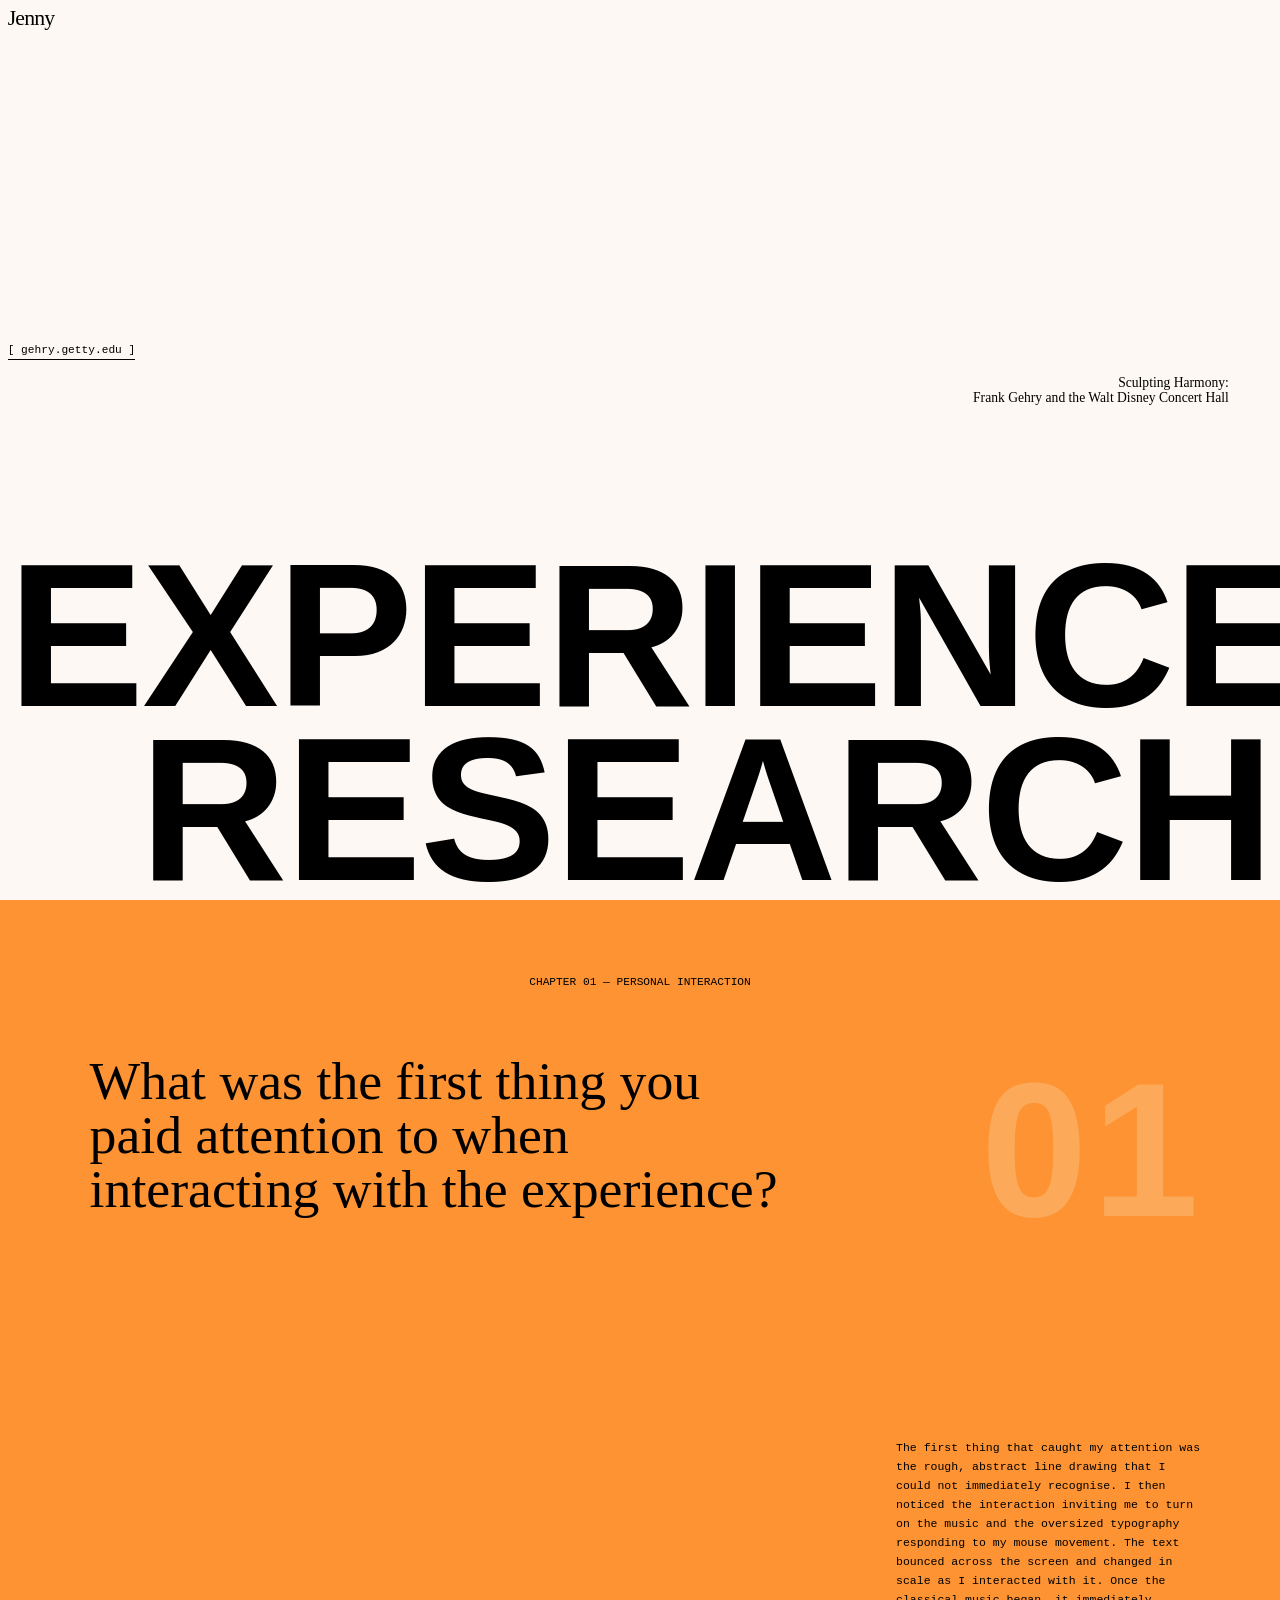
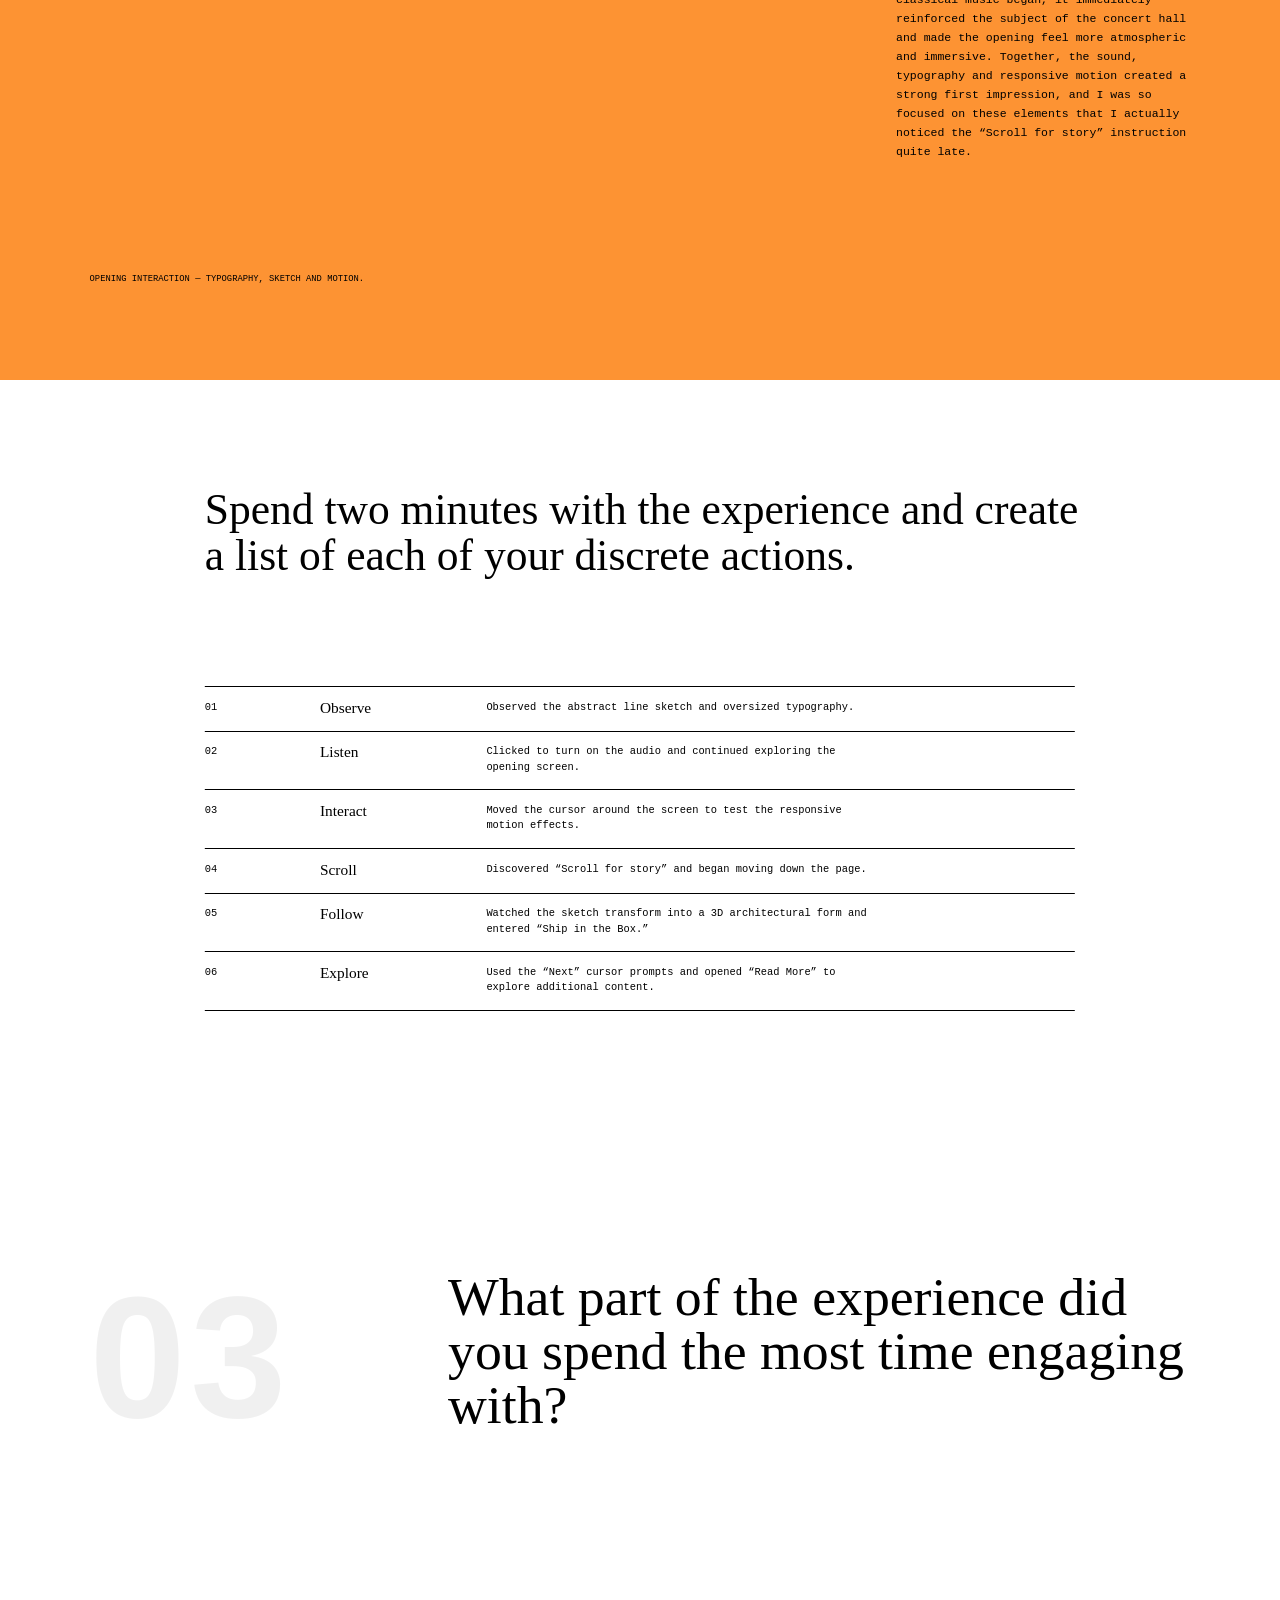
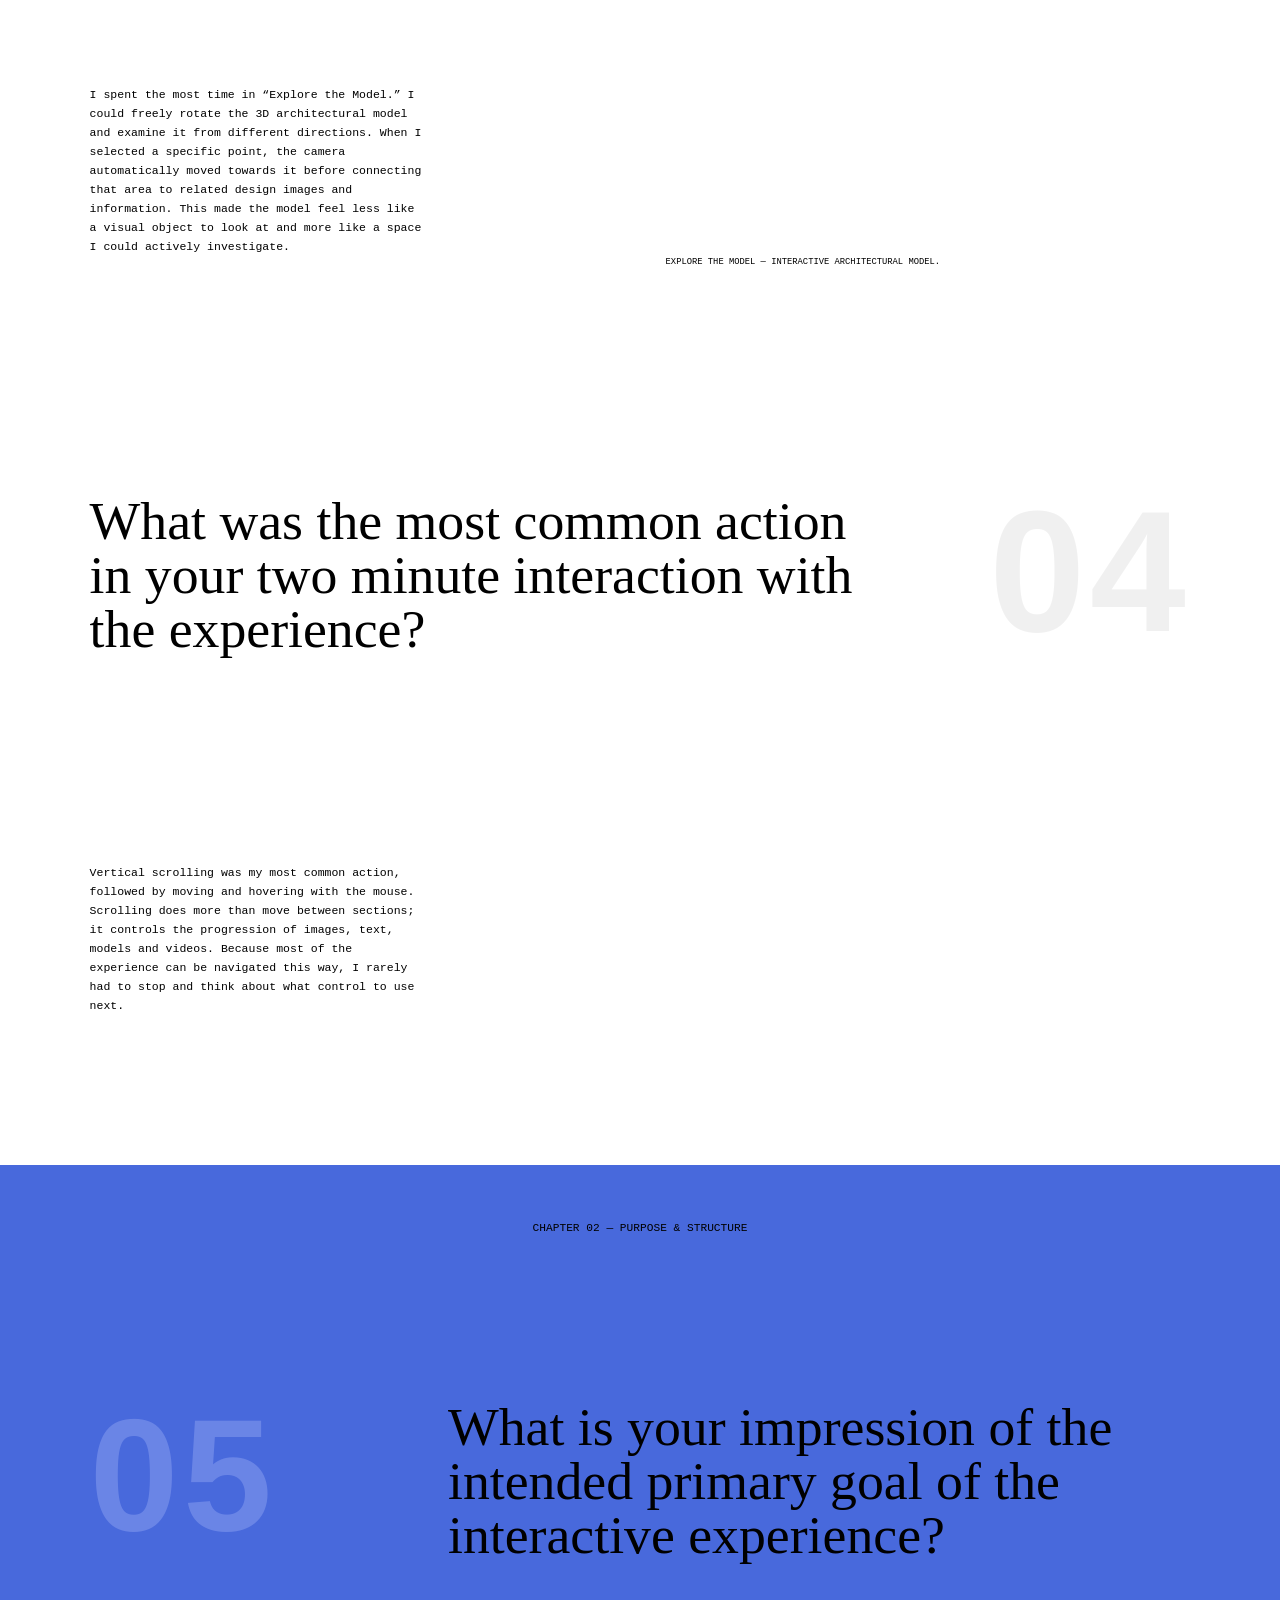
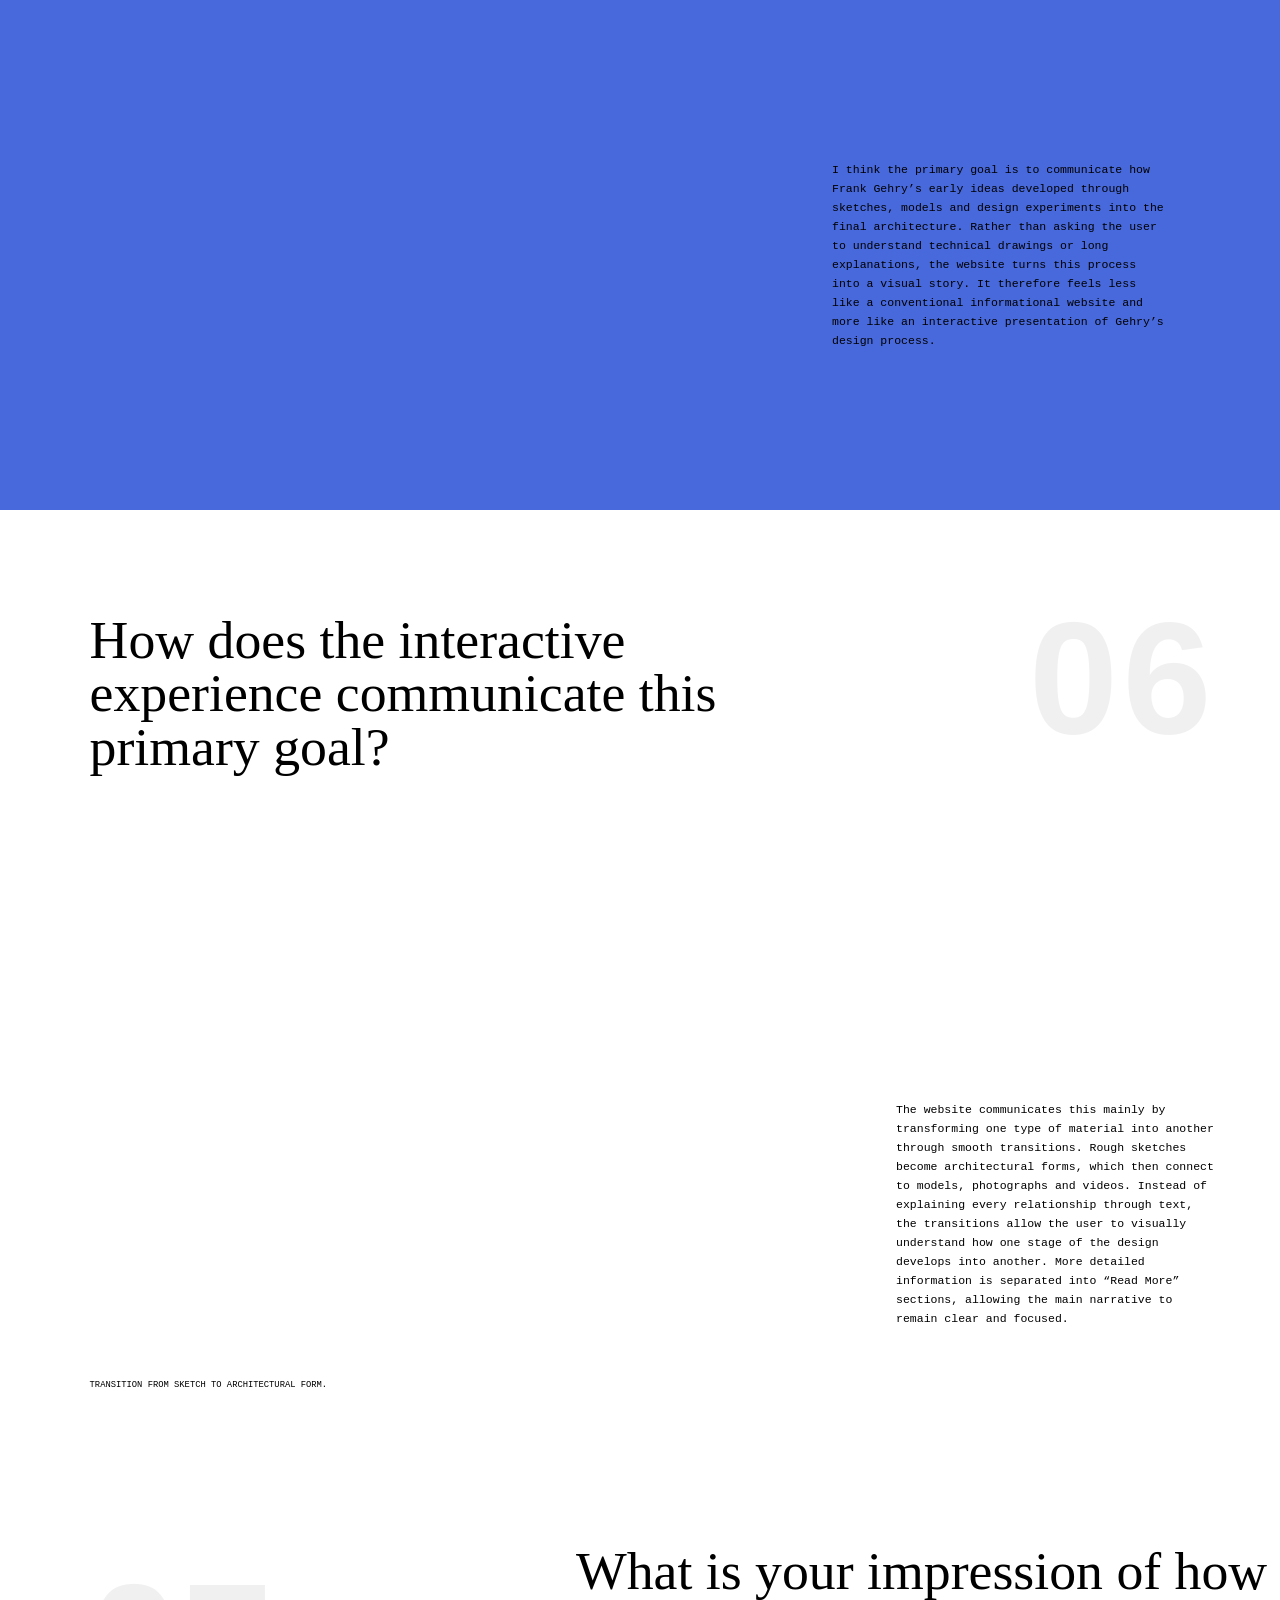
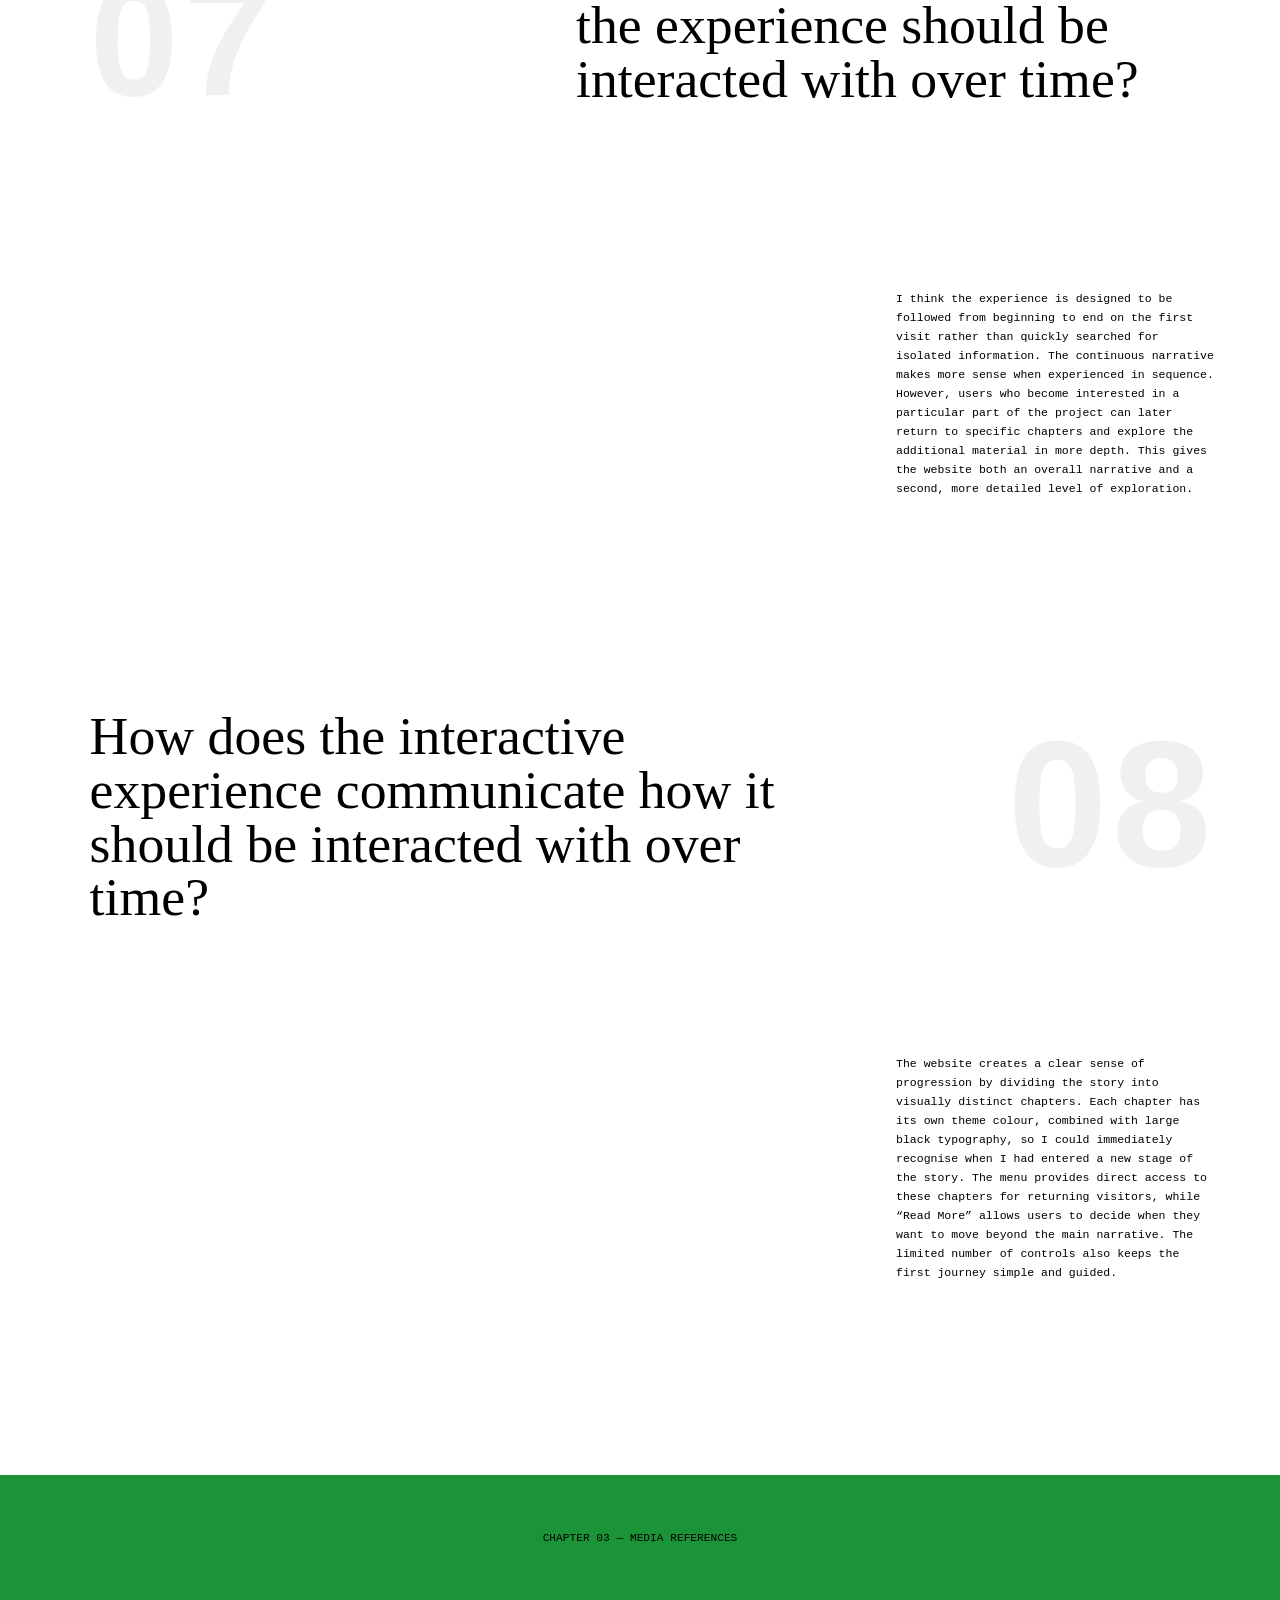
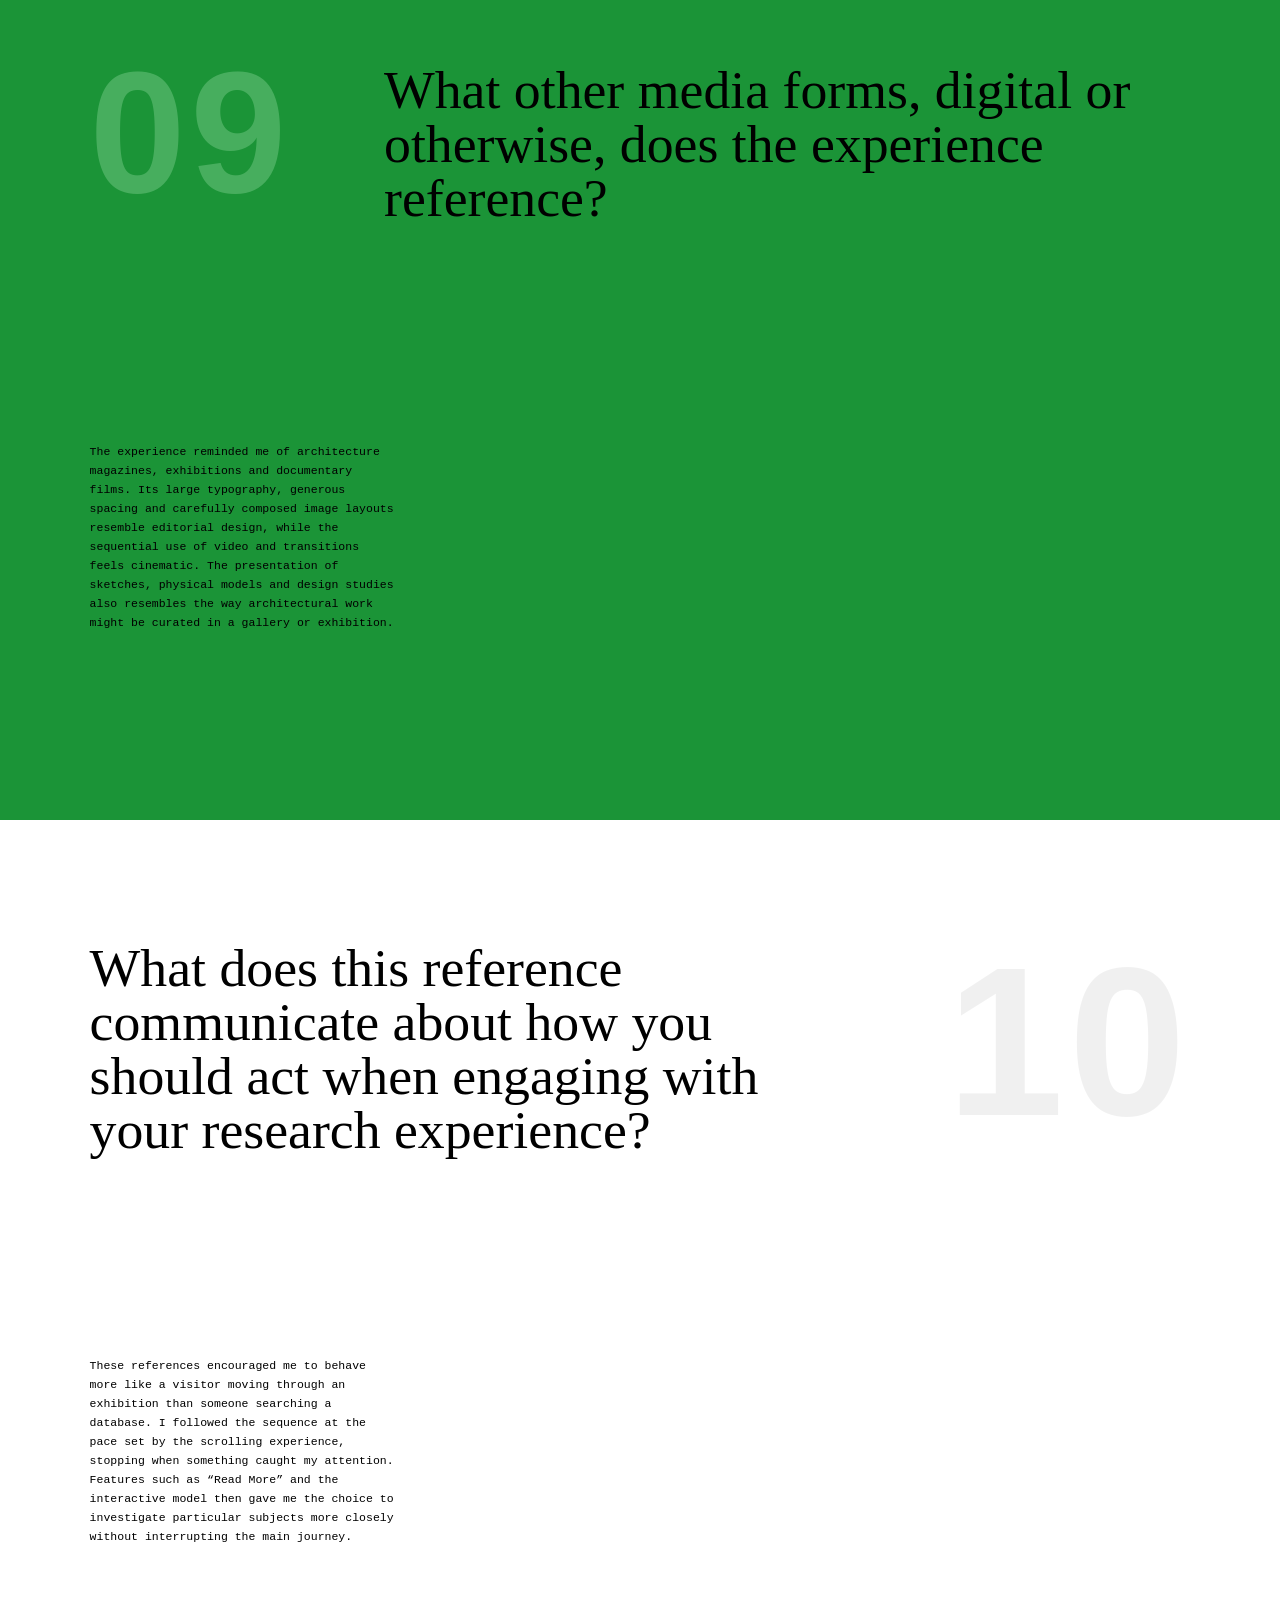
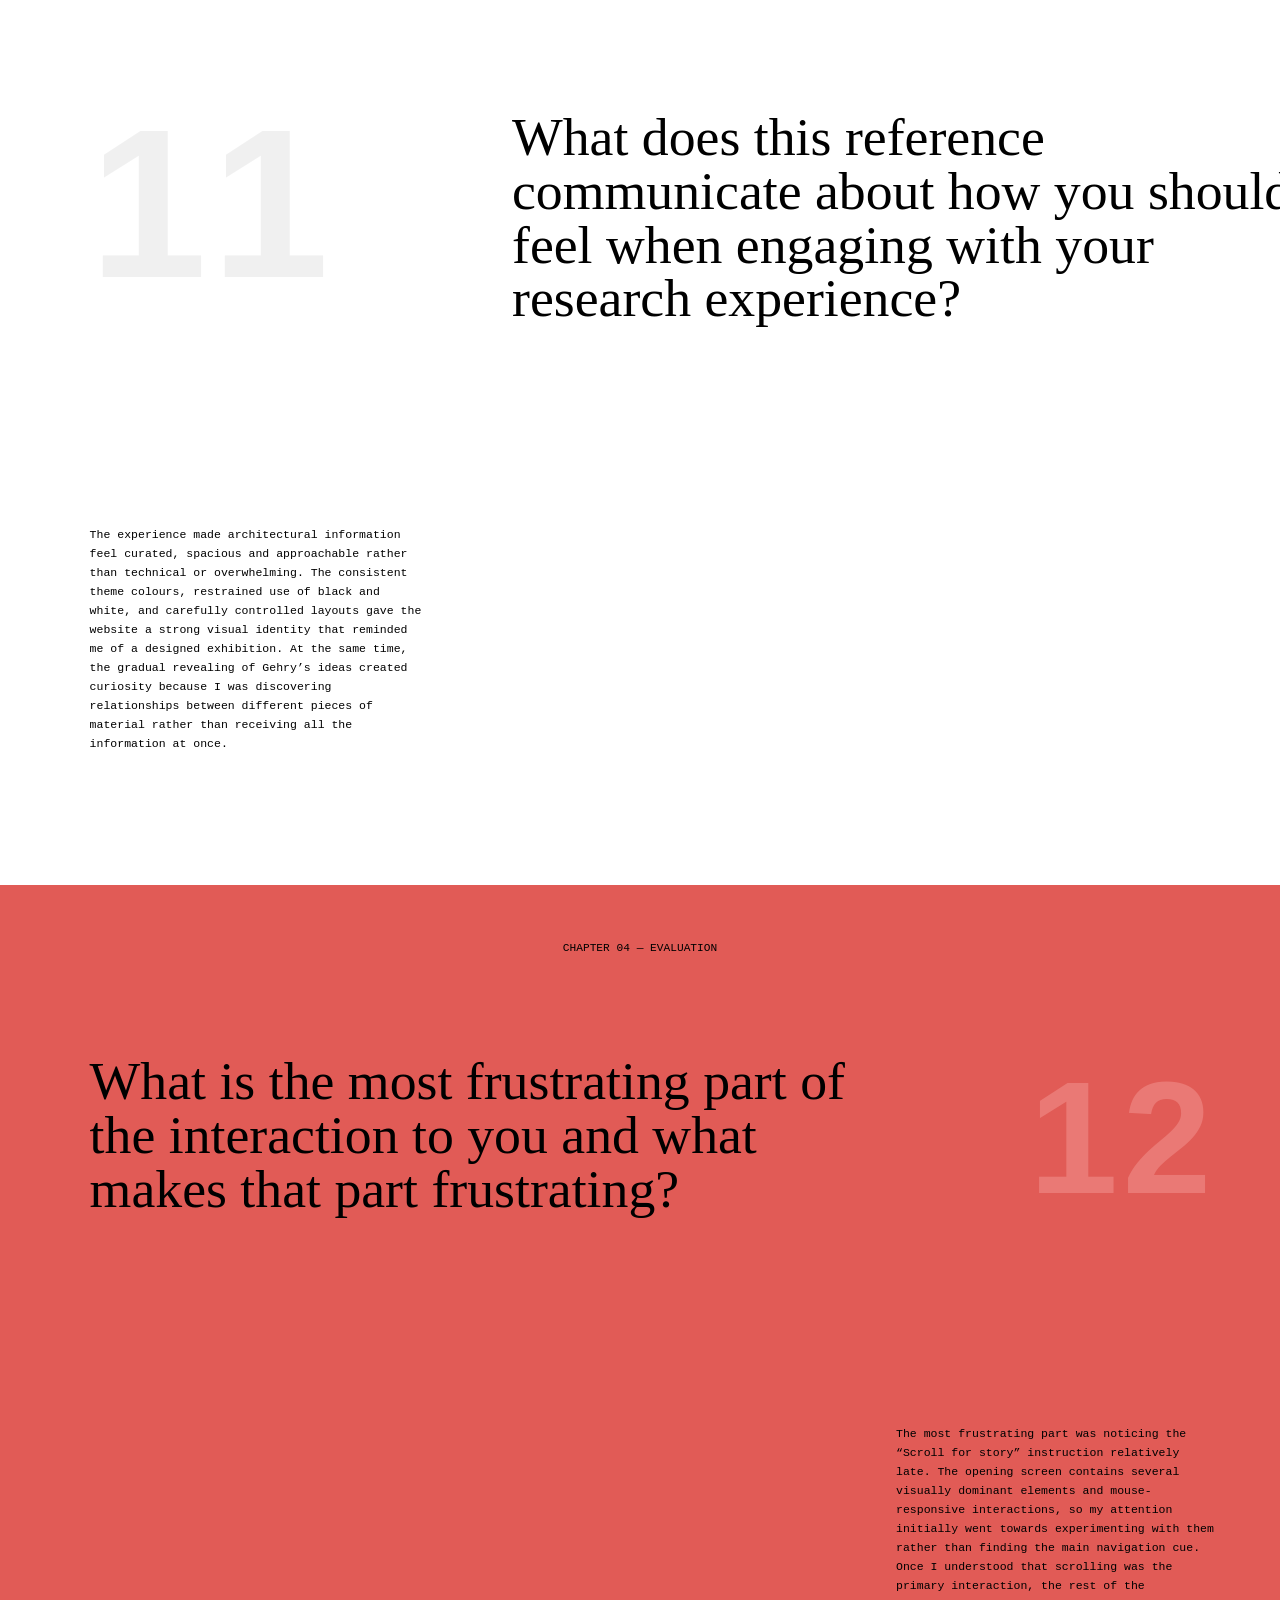
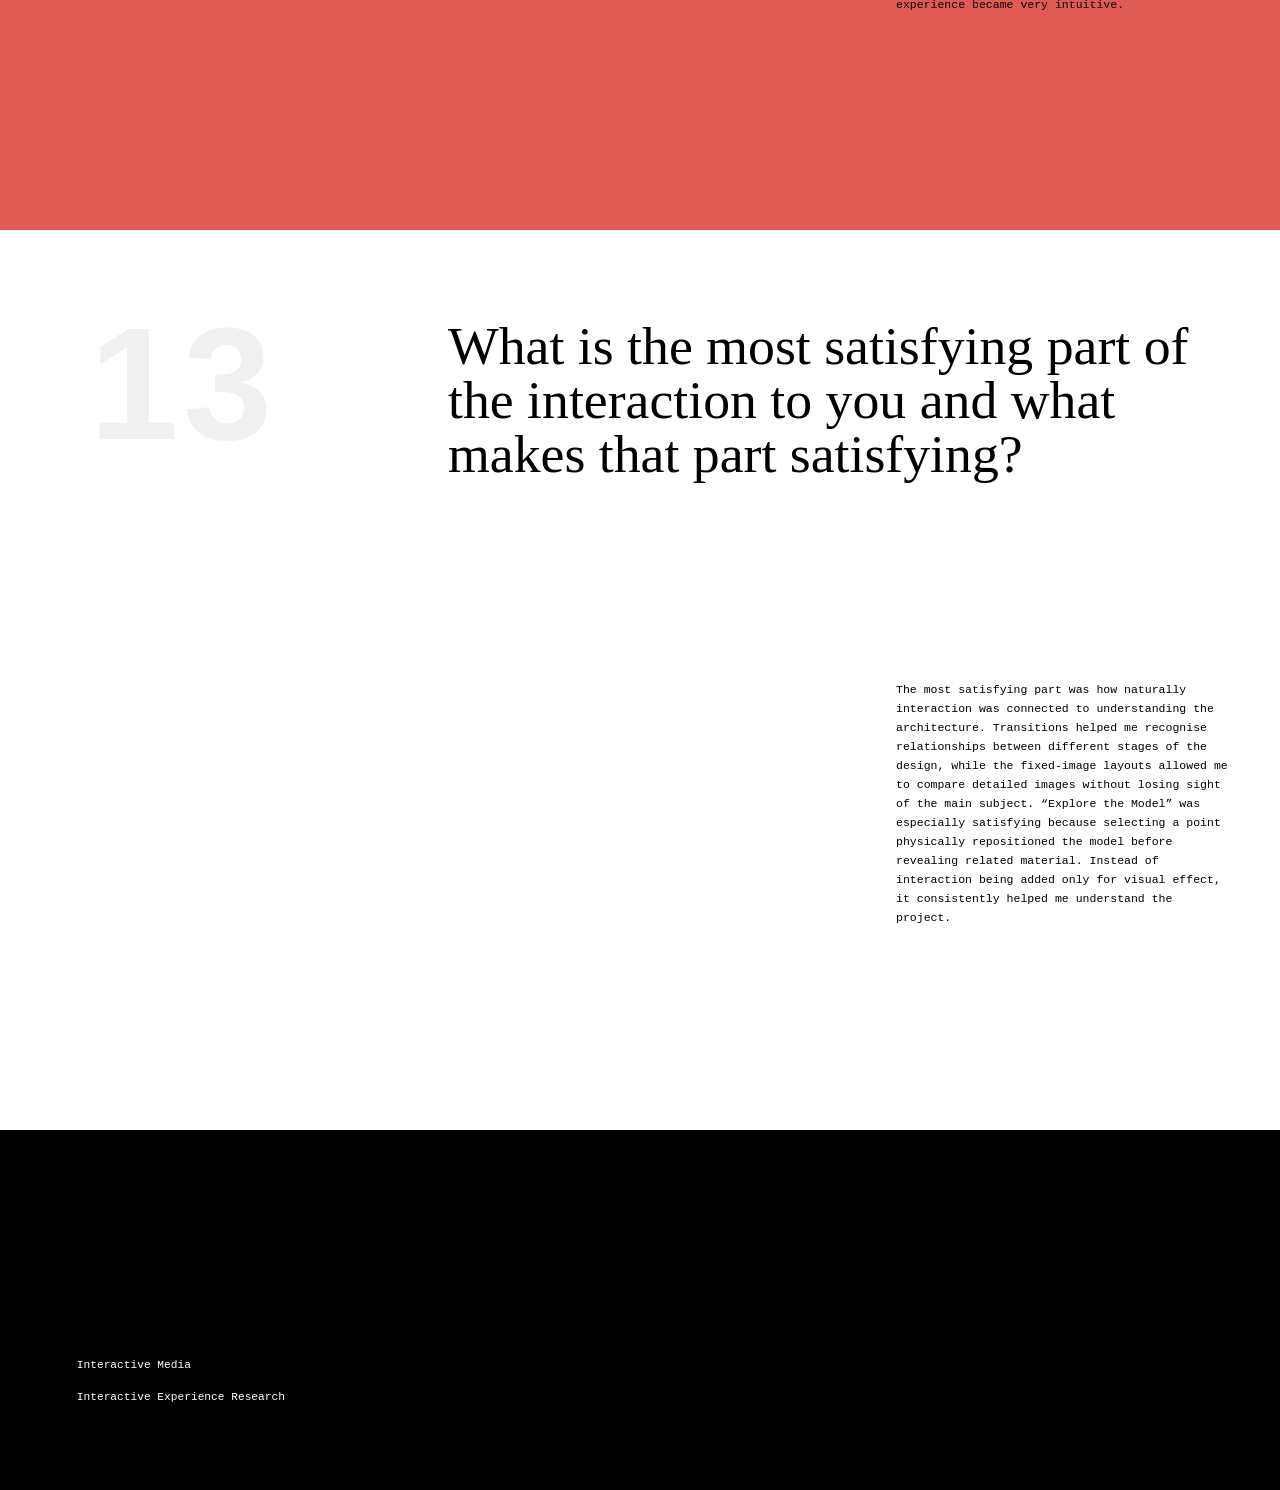
==== commit 10d33701: "최최신" ====
--- a/1-research-project/index.html
+++ b/1-research-project/index.html
@@ -128,7 +128,7 @@
                         <div class="action-row">
 
                             <p class="action-number">
-                                00:00–00:15
+                                01
                             </p>
 
                             <h3 class="action-title">
@@ -145,7 +145,7 @@
                         <div class="action-row">
 
                             <p class="action-number">
-                                00:15–00:30
+                                02
                             </p>
 
                             <h3 class="action-title">
@@ -162,7 +162,7 @@
                         <div class="action-row">
 
                             <p class="action-number">
-                                00:30–00:45
+                                03
                             </p>
 
                             <h3 class="action-title">
@@ -179,7 +179,7 @@
                         <div class="action-row">
 
                             <p class="action-number">
-                                00:45–01:00
+                                04
                             </p>
 
                             <h3 class="action-title">
@@ -196,7 +196,7 @@
                         <div class="action-row">
 
                             <p class="action-number">
-                                01:00–01:30
+                                05
                             </p>
 
                             <h3 class="action-title">
@@ -213,7 +213,7 @@
                         <div class="action-row">
 
                             <p class="action-number">
-                                01:30–02:00
+                                06
                             </p>
 
                             <h3 class="action-title">
